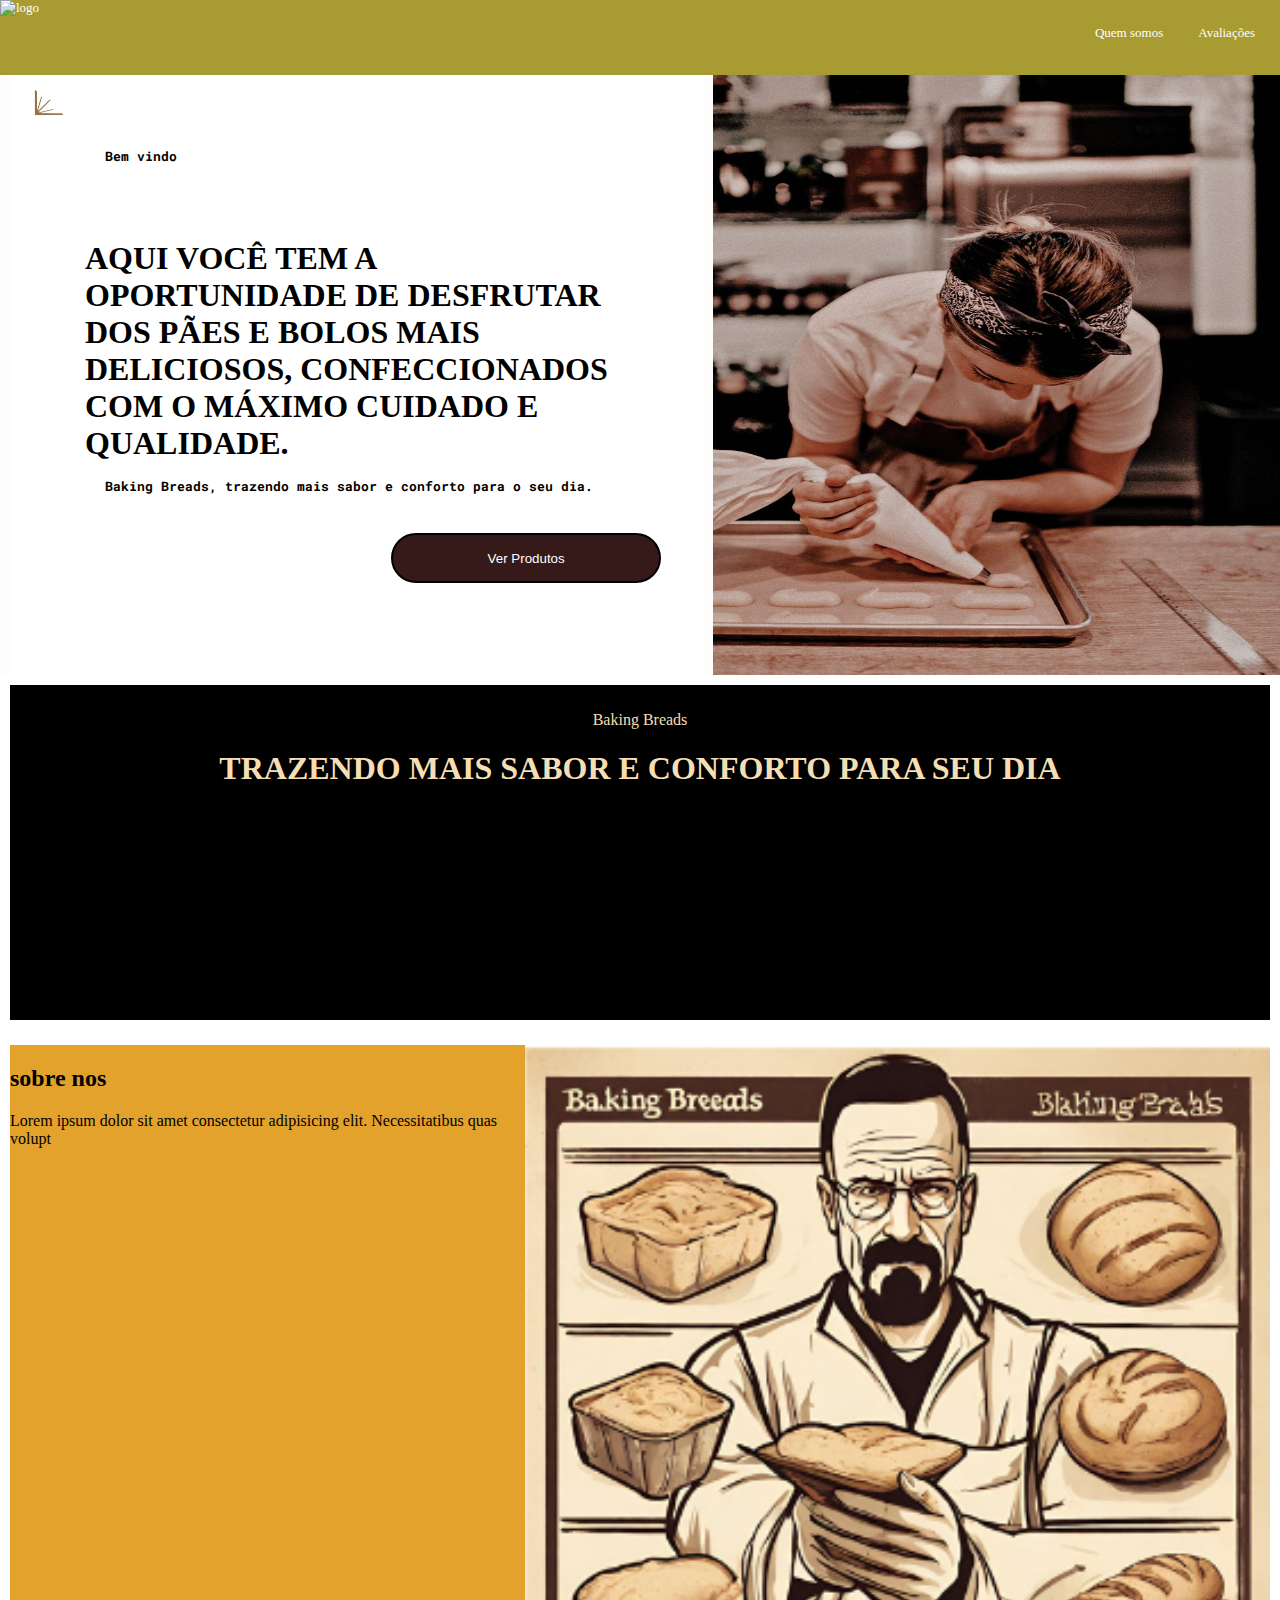
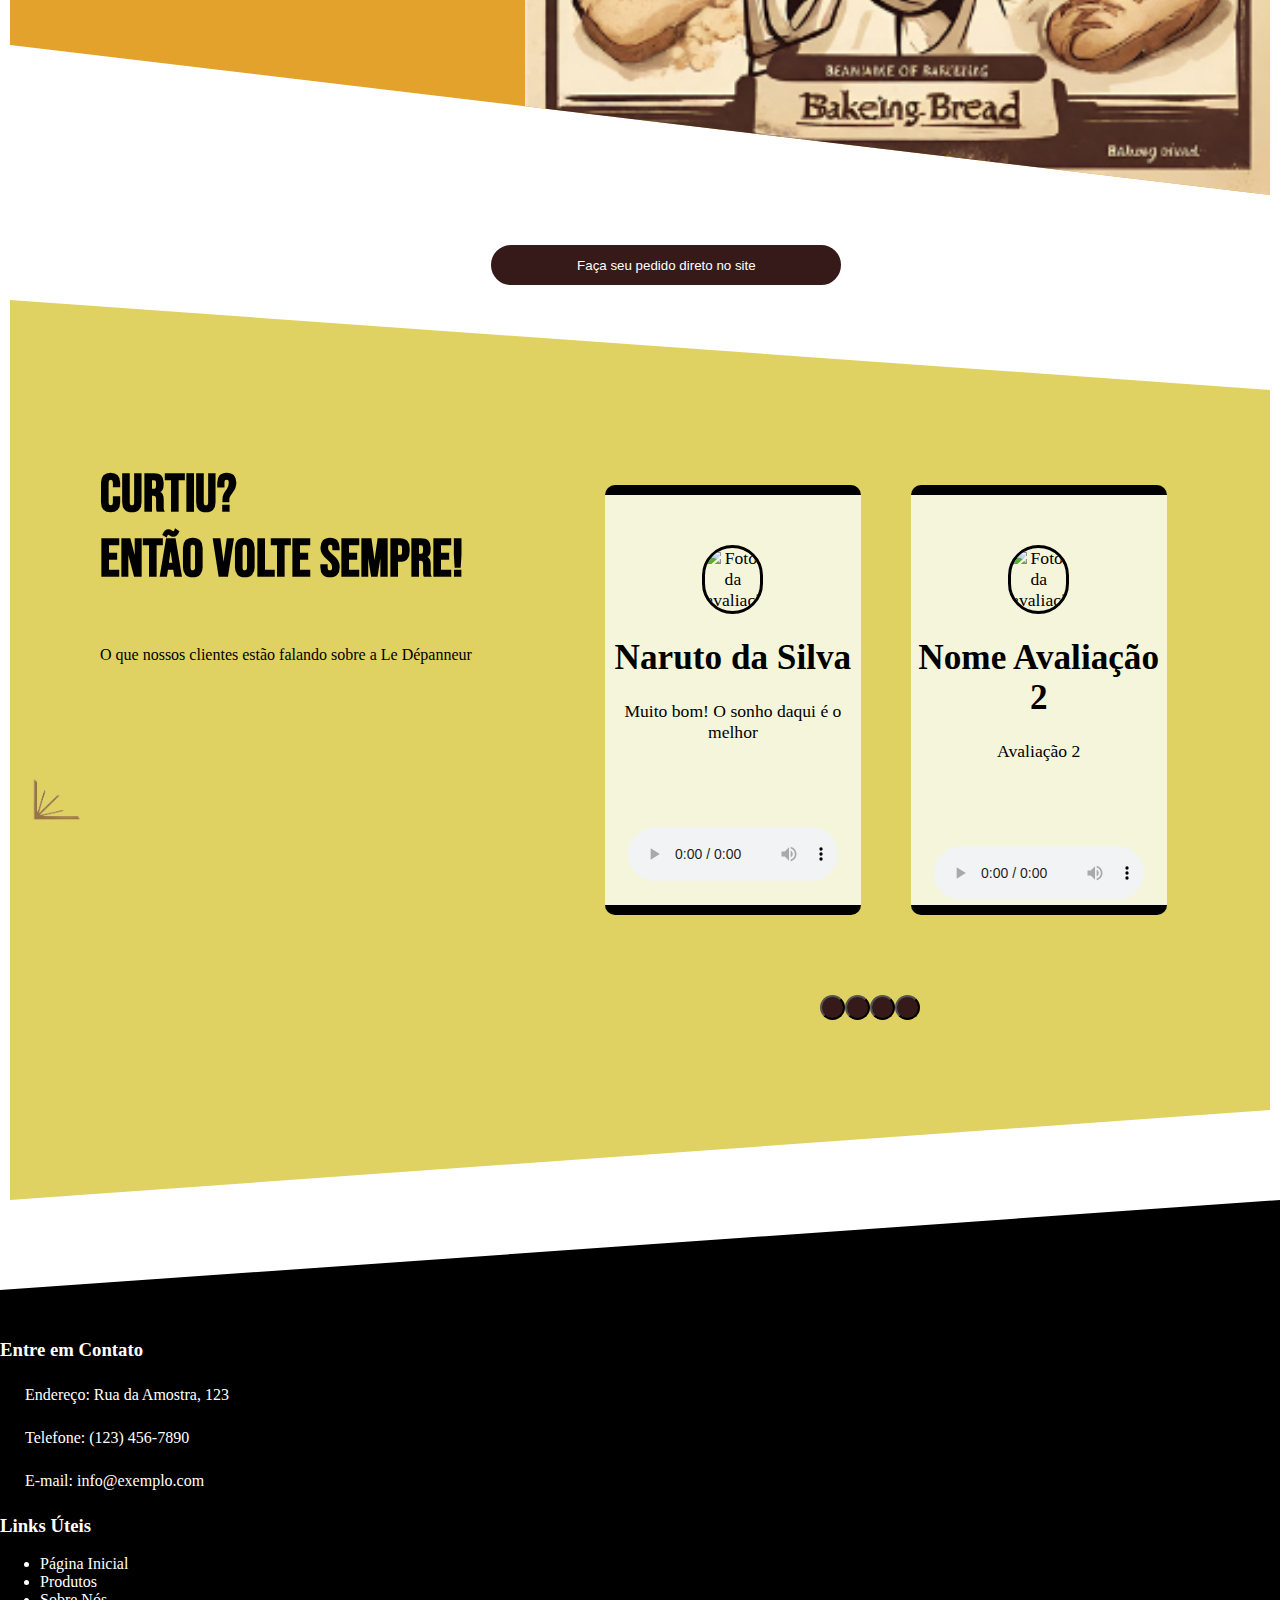
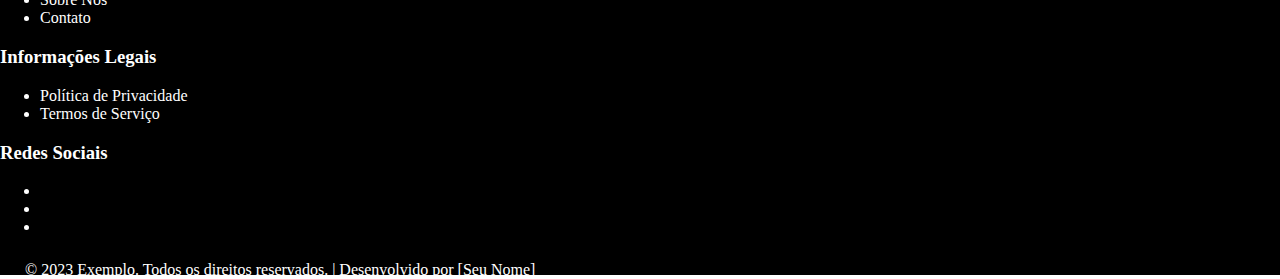
==== index.html @ c9e882cc "initial commit" ====
<!DOCTYPE html>
<html lang="pt-br">
<head>
    <meta charset="UTF-8">
    <meta name="viewport" content="width=device-width, initial-scale=1.0">
    <title>Baking Breads</title>
    <link rel="preconnect" href="https://fonts.googleapis.com">
    <link rel="preconnect" href="https://fonts.gstatic.com" crossorigin>
    <link href="https://fonts.googleapis.com/css2?family=Bebas+Neue&family=Rajdhani&family=Roboto+Mono:wght@100&display=swap" rel="stylesheet">
    <link rel="stylesheet" href="style.css">
    <script src="script.js"></script>
</head>
<body class="index">
    <header>
        <nav>
            <img src="caminho-para-sua-logo.jpg" alt="logo">
            <ul>
                <li><a href="#quem-somos">Quem somos</a></li>
                <li><a href="#section-avalia">Avaliações</a></li>
            </ul>
        </nav>
    </header>
    <section id="topo">
        <article class="top_article" id="lado-esq">
            <img src="./img/Captura_de_tela_2023-11-14_101545-removebg-preview.png" alt="icone-divisoria">
            <p>Bem vindo</p>
            <h1> AQUI VOCÊ TEM A OPORTUNIDADE DE DESFRUTAR DOS PÃES E BOLOS MAIS DELICIOSOS, CONFECCIONADOS COM O MÁXIMO CUIDADO E QUALIDADE.</h1>
            <p>Baking Breads, trazendo mais sabor e conforto para o seu dia.</p>
            <button>Ver Produtos</button>
        </article>
        <article class="top_article">
            <img src="./img/download.jpg" alt="pao">
        </article>
    </section>

    <section class="slogan">
            <p>Baking Breads</p>
            <h1>TRAZENDO MAIS SABOR E CONFORTO PARA SEU DIA</h1>
    </section>
    <section class="sobre" id="quem-somos">
       <article>
        <h2>sobre nos</h2>
        <p>Lorem ipsum dolor sit amet consectetur adipisicing elit. Necessitatibus quas volupt</p>
       </article>
       <img src="./img/Captura de tela 2023-11-01 083546.png" alt="">
    </section>
    <section>
        <button id="but">Faça seu pedido direto no site</button>
    </section>
    <div class="avalia" id="section-avalia">
        <section id="lado">
        <h3>
            Curtiu?<br>Então volte sempre! <br>
        </h3>
        <p>O que nossos clientes estão falando sobre a Le Dépanneur </p>
        <img src="./img/Captura_de_tela_2023-11-14_101545-removebg-preview.png" alt="divisoria" id="divi">
        </section>
        <section id="review">
            <section class="avaliacoes" id="avaliacoes">
                <section class="avaliacao">
                    <img src="https://conteudo.imguol.com.br/c/entretenimento/16/2017/06/27/naruto-1498593686428_v2_1x1.png" alt="Avaliação 1">
                    <h1>Naruto da Silva</h1>
                    <p>Muito bom! O sonho daqui é o melhor</p>
                    <audio controls>
                        <source src="./audio/audio1.mp3" type="audio/mp3">
                        Seu navegador não suporta o elemento de áudio.
                    </audio>
                </section>
    
                <!-- Avaliação 2 -->
                <section class="avaliacao">
                    <img src="./img/foto2.jpg" alt="Avaliação 2">
                    <p>Avaliação 2</p>
                    <audio controls>
                        <source src="./audio/audio2.mp3" type="audio/mp3">
                        Seu navegador não suporta o elemento de áudio.
                    </audio>
                </section>
    
                <section class="avaliacao">
                    <img src="./img/foto2.jpg" alt="Avaliação 2">
                    <p>Avaliação 2</p>
                    <audio controls>
                        <source src="./audio/audio2.mp3" type="audio/mp3">
                        Seu navegador não suporta o elemento de áudio.
                    </audio>
                </section>
    
                <section class="avaliacao">
                    <img src="./img/foto2.jpg" alt="Avaliação 2">
                    <p>Avaliação 2</p>
                    <audio controls>
                        <source src="./audio/audio2.mp3" type="audio/mp3">
                        Seu navegador não suporta o elemento de áudio.
                    </audio>
                </section>
    
                <section class="avaliacao">
                    <img src="./img/foto2.jpg" alt="Avaliação 2">
                    <p>Avaliação 2</p>
                    <audio controls>
                        <source src="./audio/audio2.mp3" type="audio/mp3">
                        Seu navegador não suporta o elemento de áudio.
                    </audio>
                </section>
    
                <section class="avaliacao">
                    <img src="./img/foto2.jpg" alt="Avaliação 2">
                    <p>Avaliação 2</p>
                    <audio controls>
                        <source src="./audio/audio2.mp3" type="audio/mp3">
                        Seu navegador não suporta o elemento de áudio.
                    </audio>
            </section>
            </section>
            <section id="botoes">
                <button onclick="mostrarPagina(1)"></button>
                <button onclick="mostrarPagina(2)"></button>
                <button onclick="mostrarPagina(3)"></button>
                <button onclick="mostrarPagina(4)"></button>
            </section>
        </div>  
     
        <footer>
            <div class="footer-container">
                <div class="footer-section contact">
                    <h3>Entre em Contato</h3>
                    <p>Endereço: Rua da Amostra, 123</p>
                    <p>Telefone: (123) 456-7890</p>
                    <p>E-mail: info@exemplo.com</p>
                </div>
        
                <div class="footer-section links">
                    <h3>Links Úteis</h3>
                    <ul>
                        <li><a href="#">Página Inicial</a></li>
                        <li><a href="#">Produtos</a></li>
                        <li><a href="#">Sobre Nós</a></li>
                        <li><a href="#">Contato</a></li>
                    </ul>
                </div>
        
                <div class="footer-section legal">
                    <h3>Informações Legais</h3>
                    <ul>
                        <li><a href="#">Política de Privacidade</a></li>
                        <li><a href="#">Termos de Serviço</a></li>
                    </ul>
                </div>
        
                <div class="footer-section social">
                    <h3>Redes Sociais</h3>
                    <ul>
                        <li><a href="#" class="fa fa-facebook"></a></li>
                        <li><a href="#" class="fa fa-twitter"></a></li>
                        <li><a href="#" class="fa fa-instagram"></a></li>
                    </ul>
                </div>
            </div>
        
            <div class="footer-bottom">
                <p>&copy; 2023 Exemplo. Todos os direitos reservados. | Desenvolvido por [Seu Nome]</p>
            </div>
        </footer>
</body>
</html>
---- style.css ----
body.index{
    margin:0;
    padding: 0;
    background-image: url(https://i.pinimg.com/564x/31/c8/d1/31c8d1cabd384769bbb721c36fe19466.jpg);
}
body.produtos{
    margin: 0;
}
a:visited {
    color: inherit; 

}
a:link {
    text-decoration: none; 
    color: white
}

nav {
    display: flex;
    width: 100%;
    height: 75px;
    justify-content: space-between;
    background-color: rgb(167, 155, 49);
    color: white;
    font-size: small;
}

nav ul {
    display: flex;
    float: right;
    margin: 25px;
}


nav li {
    margin-left: 35px;
    list-style-type: none;
    margin-bottom: 15px;
}

#topo {
    display: flex;
    justify-content: space-between;
    background-color: rgb(255, 252, 252);
    height: 600px;

}
#topo #lado-esq{
   background-color: rgb(255, 255, 255);
    width: 55%;
    margin-right: 0;
}

#topo .top_article {
    width: 45%; 
    margin-left: 10px;
    margin-left: 10px;
    
}
#topo #lado-esq h1{
    margin: 75px;
    margin-bottom: 15px;
    

}
#topo #lado-esq p{
    margin-left: 95px;
    font-family: 'Roboto Mono', sans-serif;
    font-weight: bold;
    font-size: 13px;
}

#topo .top_article img {
    height: 600px;
    width: 100%;
    
}
#topo .top_article button{
    margin-top: 25px;
    margin-left: 55%;
    height: 50px;
    width: 270px;
    border: 2px solid black;
    border-radius: 35px;
    background-color: rgb(54, 26, 26);
    color: white;
}
#topo #lado-esq img{
    height: 35px;
    width: 65px;
    margin: 10px;
}
.slogan {
    background-color: black;
    padding: 10px;
    color: wheat;
    text-align: center;
    height: 315px;
    position: relative;
    margin: 10px;
}

#but{
    margin-left: 38%;
    margin-top: 35px;
    height: 50px;
    width: 360px;
    border: 5px solid white;
    border-radius: 35px;
    background-color: rgb(54, 26, 26);
    color: white;
}
.avalia {
    display: flex;
    margin: 10px;
    height: 900px;
    margin-bottom: 0;
    justify-content: space-between;
    background-color: rgb(223, 210, 98);
    clip-path: polygon(0 0, 100% 10%, 100% 90%, 0 100%);
    
}
.sobre{
    display: flex;
    margin: 10px;
    margin-top: 25px;
    height: 750px;
    justify-content: space-between;
    background-color: rgb(226, 162, 43);
    clip-path: polygon(0 0, 100% 0, 100% 100%, 0 80%);
}
.avalia h3{
    margin-left:90px;
    font-size: medium;
    margin-top: 35%;
    font-family: 'Bebas Neue', sans-serif;
    font-size: 3.4em;
}

.avalia #lado p{
    margin-left: 90px;
}
#divi{
    margin-top: 20%;
    height: 55px;

}
#avaliacoes {
    display: flex;
    gap: 20px;
    justify-content: space-evenly;
    margin-top: 25%;
    margin-right: 13%;

}
.avaliacao {
    width: 290px;
    text-align: center;
    border-top: 10px solid black;
    border-bottom: 10px solid black;
    border-radius: 10px;
    background-color: beige;
    padding: 5px;
    height: 400px;
    margin:15px;
    font-size: 1.1em;
    
}
.avaliacao img {
    max-width: 55px;
    border: 3px solid black;
    border-radius: 35px;
    margin-top: 45px;
}

.avaliacao audio {
    width: 210px;
    height: 120px;
    
}

.avalia #botoes {
    width: 100%;
    display: flex;
    justify-content: flex-end;
    margin-top: 65px;
    margin-left: -350px;
    margin-bottom: 75px;
}

.avalia #botoes button {
    background-color: rgb(54, 26, 26);
    border-radius: 100%;
    height: 25px;
    width: 25px;
}
footer{
    background-color: black;
    color: white;
    height: 555px;
    width: 100%;
    position: relative;
    clip-path: polygon(0 90px, 100% 0, 100% 100%, 0 100%);
    padding-top: 120px;
    margin: 0;
}
footer p{
    margin: 25px;
}
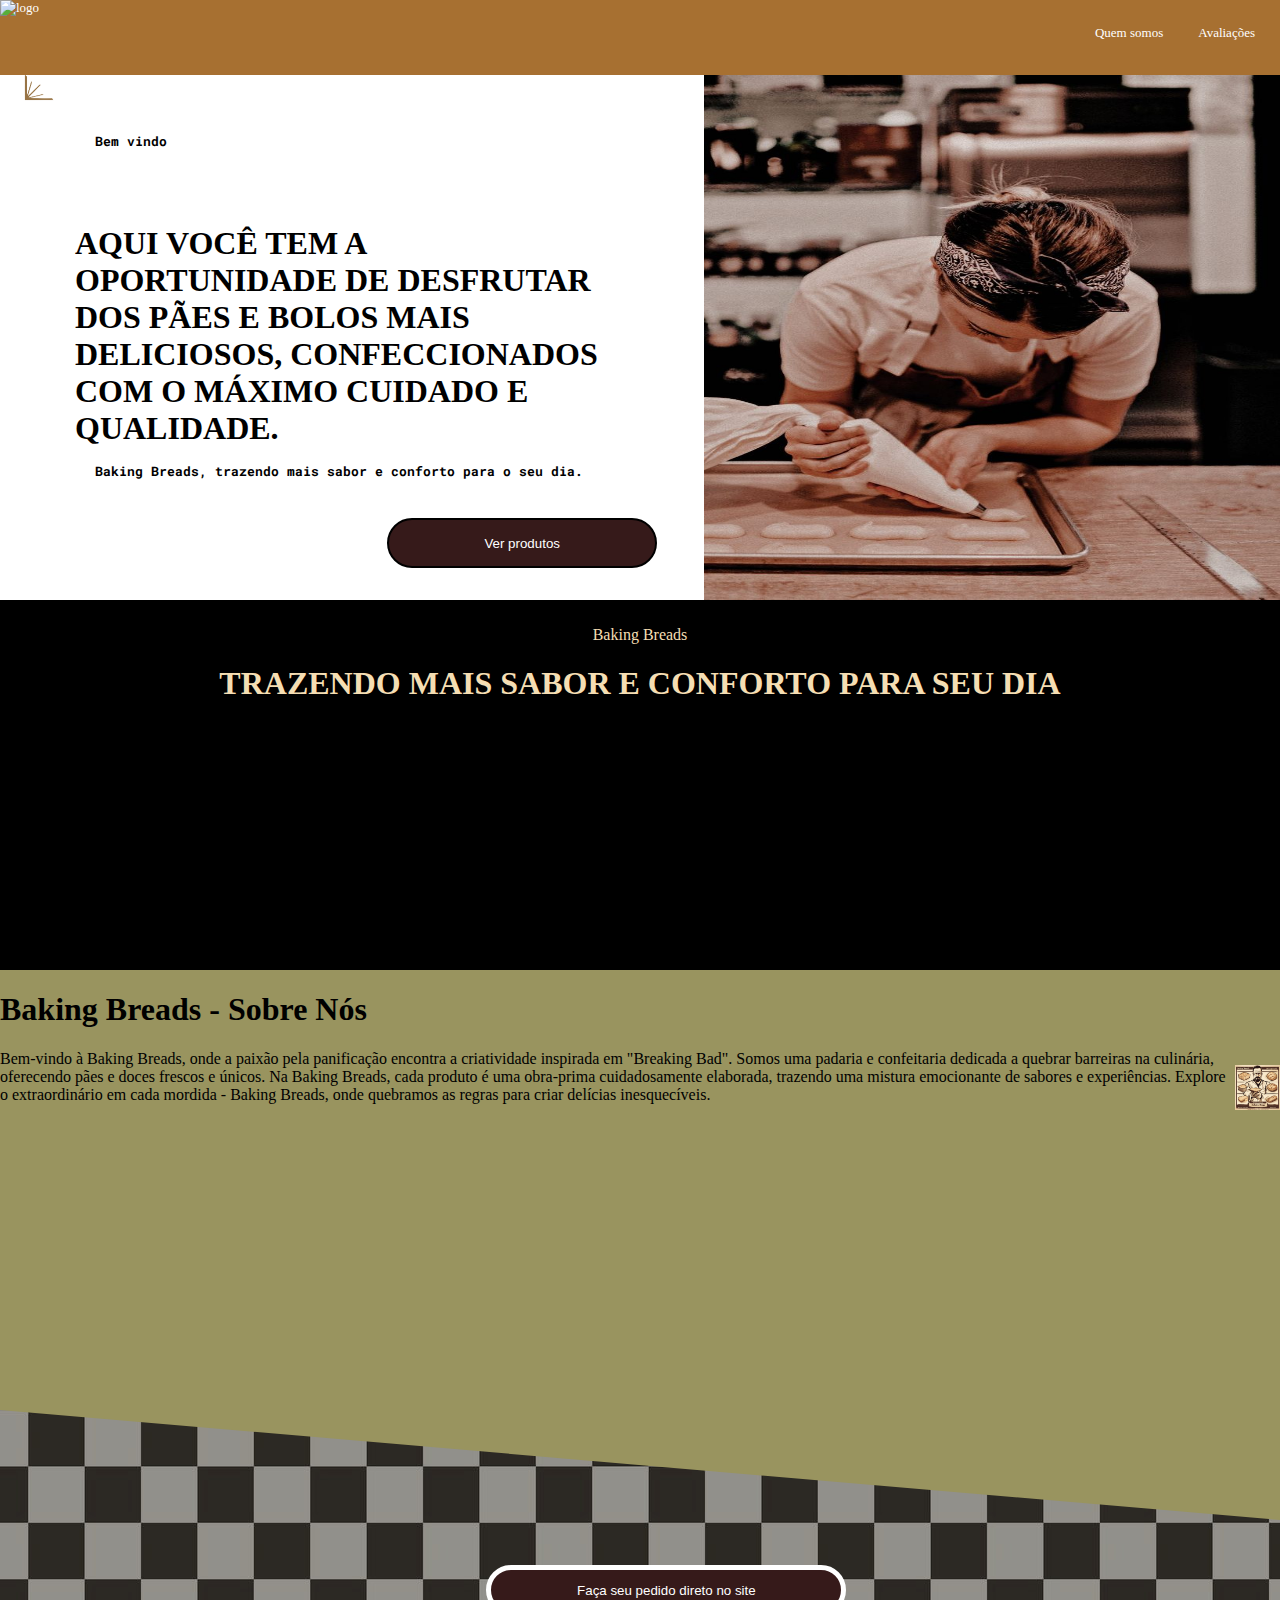
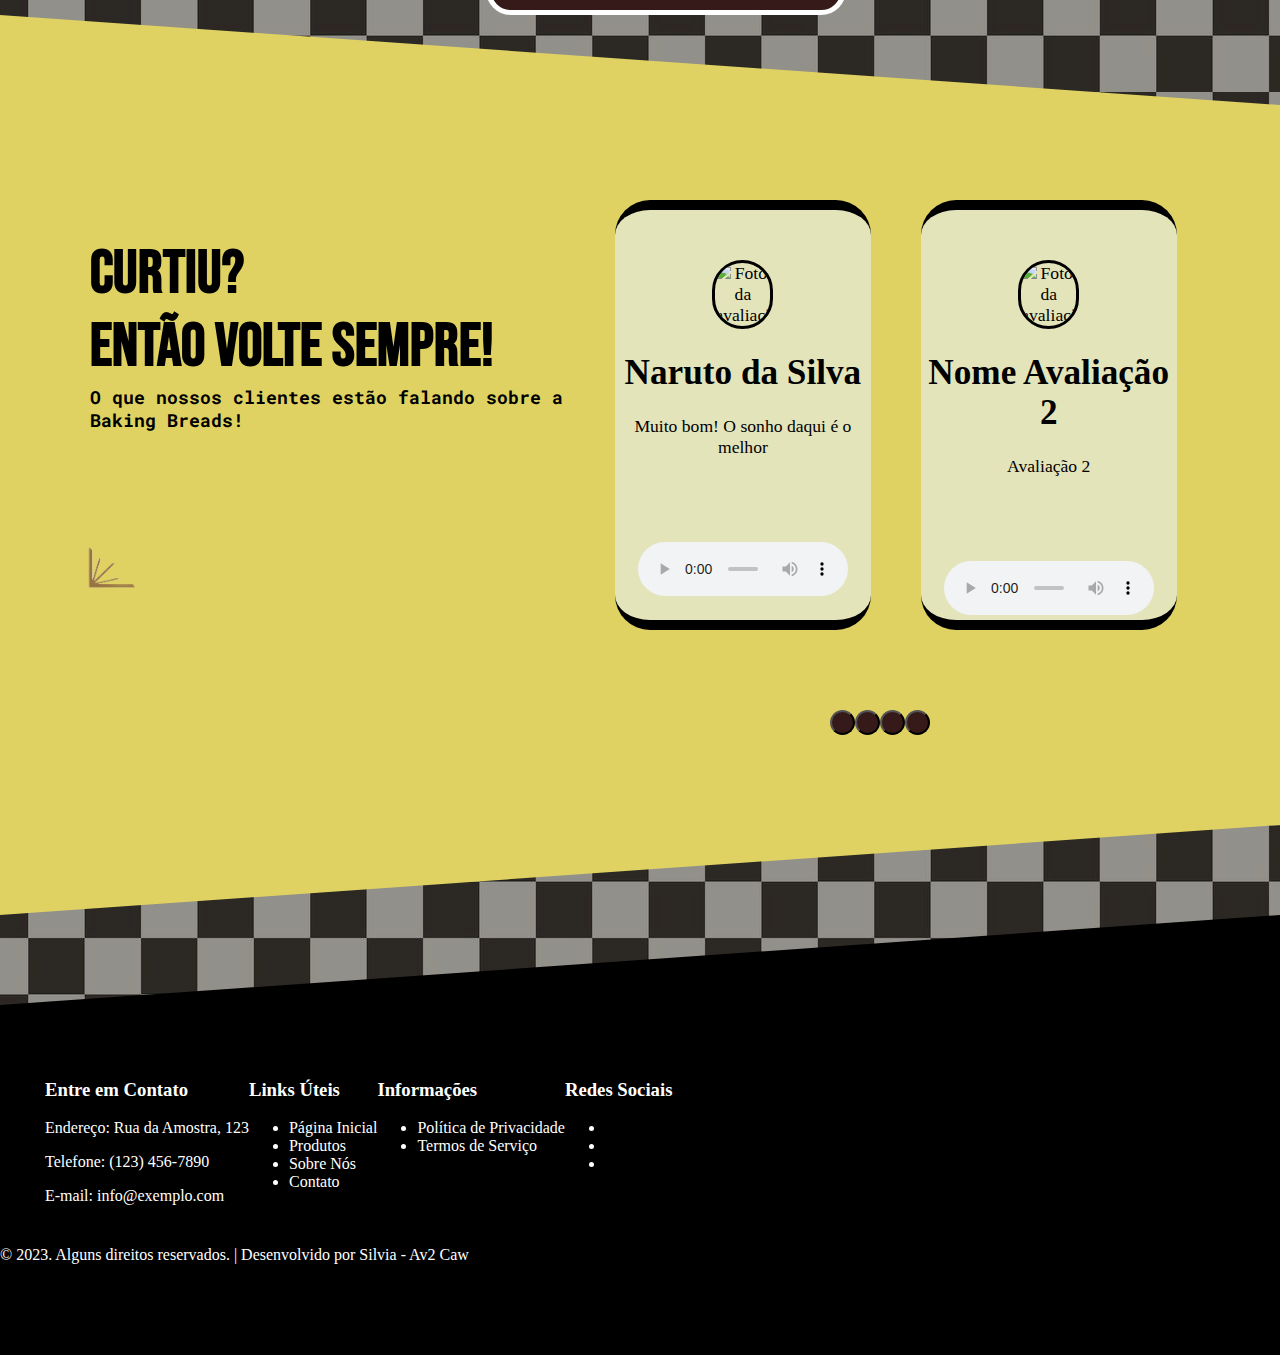
==== commit ed2312e4: "att" ====
--- a/index.html
+++ b/index.html
@@ -3,12 +3,12 @@
 <head>
     <meta charset="UTF-8">
     <meta name="viewport" content="width=device-width, initial-scale=1.0">
-    <title>Baking Breads</title>
     <link rel="preconnect" href="https://fonts.googleapis.com">
     <link rel="preconnect" href="https://fonts.gstatic.com" crossorigin>
     <link href="https://fonts.googleapis.com/css2?family=Bebas+Neue&family=Rajdhani&family=Roboto+Mono:wght@100&display=swap" rel="stylesheet">
     <link rel="stylesheet" href="style.css">
     <script src="script.js"></script>
+    <title>Baking Breads</title>
 </head>
 <body class="index">
     <header>
@@ -26,7 +26,7 @@
             <p>Bem vindo</p>
             <h1> AQUI VOCÊ TEM A OPORTUNIDADE DE DESFRUTAR DOS PÃES E BOLOS MAIS DELICIOSOS, CONFECCIONADOS COM O MÁXIMO CUIDADO E QUALIDADE.</h1>
             <p>Baking Breads, trazendo mais sabor e conforto para o seu dia.</p>
-            <button>Ver Produtos</button>
+             <a href="produtos.html"><button>Ver produtos</button></a>
         </article>
         <article class="top_article">
             <img src="./img/download.jpg" alt="pao">
@@ -39,20 +39,20 @@
     </section>
     <section class="sobre" id="quem-somos">
        <article>
-        <h2>sobre nos</h2>
-        <p>Lorem ipsum dolor sit amet consectetur adipisicing elit. Necessitatibus quas volupt</p>
+        <h1>Baking Breads - Sobre Nós</h1>
+        <p> Bem-vindo à Baking Breads, onde a paixão pela panificação encontra a criatividade inspirada em "Breaking Bad". Somos uma padaria e confeitaria dedicada a quebrar barreiras na culinária, oferecendo pães e doces frescos e únicos. Na Baking Breads, cada produto é uma obra-prima cuidadosamente elaborada, trazendo uma mistura emocionante de sabores e experiências. Explore o extraordinário em cada mordida - Baking Breads, onde quebramos as regras para criar delícias inesquecíveis.</p>
        </article>
        <img src="./img/Captura de tela 2023-11-01 083546.png" alt="">
     </section>
     <section>
-        <button id="but">Faça seu pedido direto no site</button>
+        <a href="produtos.html"><button id="but">Faça seu pedido direto no site</button></a>
     </section>
     <div class="avalia" id="section-avalia">
         <section id="lado">
         <h3>
             Curtiu?<br>Então volte sempre! <br>
         </h3>
-        <p>O que nossos clientes estão falando sobre a Le Dépanneur </p>
+        <p>O que nossos clientes estão falando sobre a Baking Breads!</p>
         <img src="./img/Captura_de_tela_2023-11-14_101545-removebg-preview.png" alt="divisoria" id="divi">
         </section>
         <section id="review">
@@ -66,8 +66,6 @@
                         Seu navegador não suporta o elemento de áudio.
                     </audio>
                 </section>
-    
-                <!-- Avaliação 2 -->
                 <section class="avaliacao">
                     <img src="./img/foto2.jpg" alt="Avaliação 2">
                     <p>Avaliação 2</p>
@@ -122,15 +120,15 @@
         </div>  
      
         <footer>
-            <div class="footer-container">
-                <div class="footer-section contact">
+            <section class="footer">
+                <section class="footer-contato">
                     <h3>Entre em Contato</h3>
                     <p>Endereço: Rua da Amostra, 123</p>
                     <p>Telefone: (123) 456-7890</p>
                     <p>E-mail: info@exemplo.com</p>
-                </div>
+                </section>
         
-                <div class="footer-section links">
+                <section class="footer-links">
                     <h3>Links Úteis</h3>
                     <ul>
                         <li><a href="#">Página Inicial</a></li>
@@ -138,17 +136,17 @@
                         <li><a href="#">Sobre Nós</a></li>
                         <li><a href="#">Contato</a></li>
                     </ul>
-                </div>
+                </section>
         
-                <div class="footer-section legal">
-                    <h3>Informações Legais</h3>
+                <section class="footer-info">
+                    <h3>Informações</h3>
                     <ul>
                         <li><a href="#">Política de Privacidade</a></li>
                         <li><a href="#">Termos de Serviço</a></li>
                     </ul>
-                </div>
+                </section>
         
-                <div class="footer-section social">
+                <div class="footer-redessociais">
                     <h3>Redes Sociais</h3>
                     <ul>
                         <li><a href="#" class="fa fa-facebook"></a></li>
@@ -156,11 +154,11 @@
                         <li><a href="#" class="fa fa-instagram"></a></li>
                     </ul>
                 </div>
-            </div>
+            </section>
         
-            <div class="footer-bottom">
-                <p>&copy; 2023 Exemplo. Todos os direitos reservados. | Desenvolvido por [Seu Nome]</p>
-            </div>
+            <section class="footer-direitos">
+                <p>&copy; 2023. Alguns direitos reservados. | Desenvolvido por Silvia - Av2 Caw</p>
+            </section>
         </footer>
 </body>
 </html>
--- a/style.css
+++ b/style.css
@@ -1,7 +1,7 @@
 body.index{
     margin:0;
     padding: 0;
-    background-image: url(https://i.pinimg.com/564x/31/c8/d1/31c8d1cabd384769bbb721c36fe19466.jpg);
+    background-image: url(./img/fundo.jpg)
 }
 body.produtos{
     margin: 0;
@@ -20,9 +20,12 @@
     width: 100%;
     height: 75px;
     justify-content: space-between;
-    background-color: rgb(167, 155, 49);
+    background-color: rgb(167, 112, 49);
     color: white;
     font-size: small;
+    position: fixed;
+    top: 0;
+    z-index: 1;
 }
 
 nav ul {
@@ -43,6 +46,7 @@
     justify-content: space-between;
     background-color: rgb(255, 252, 252);
     height: 600px;
+    width: 100%;
 
 }
 #topo #lado-esq{
@@ -53,8 +57,8 @@
 
 #topo .top_article {
     width: 45%; 
-    margin-left: 10px;
-    margin-left: 10px;
+    margin-top: 60px;
+
     
 }
 #topo #lado-esq h1{
@@ -71,7 +75,7 @@
 }
 
 #topo .top_article img {
-    height: 600px;
+    height: 540px;
     width: 100%;
     
 }
@@ -84,6 +88,10 @@
     border-radius: 35px;
     background-color: rgb(54, 26, 26);
     color: white;
+    cursor: pointer;
+}
+#topo .top_article button:hover{
+    background: blueviolet;
 }
 #topo #lado-esq img{
     height: 35px;
@@ -95,9 +103,7 @@
     padding: 10px;
     color: wheat;
     text-align: center;
-    height: 315px;
-    position: relative;
-    margin: 10px;
+    height: 350px;
 }
 
 #but{
@@ -109,10 +115,14 @@
     border-radius: 35px;
     background-color: rgb(54, 26, 26);
     color: white;
+    cursor: pointer;
+}
+#but:hover{
+    background: blueviolet;
 }
 .avalia {
     display: flex;
-    margin: 10px;
+    margin-bottom: 5px;
     height: 900px;
     margin-bottom: 0;
     justify-content: space-between;
@@ -122,23 +132,35 @@
 }
 .sobre{
     display: flex;
-    margin: 10px;
-    margin-top: 25px;
-    height: 750px;
-    justify-content: space-between;
-    background-color: rgb(226, 162, 43);
-    clip-path: polygon(0 0, 100% 0, 100% 100%, 0 80%);
+    margin-bottom: 10px;
+    height: 550px;
+    justify-content: space-between;
+    background-color: rgb(153, 148, 95);
+    clip-path: polygon(0 0px, 100% 0, 100% 100%, 0 80%);
+}
+.sobre img{
+    height: 45px;
+    margin-top: 95px; 
 }
 .avalia h3{
     margin-left:90px;
-    font-size: medium;
-    margin-top: 35%;
+    font-size:large;
+    margin-top: 37%;
     font-family: 'Bebas Neue', sans-serif;
-    font-size: 3.4em;
+    font-size: 3.8em;
+    margin-bottom: 3px;
 }
 
 .avalia #lado p{
     margin-left: 90px;
+    font-family: 'Roboto Mono', sans-serif;
+    font-size: 1.1em;
+    margin-top: 0;
+    font-weight: bold;
+}
+.avalia #lado img{
+    margin-left: 65px;
+    margin-top: 90px;
 }
 #divi{
     margin-top: 20%;
@@ -158,8 +180,8 @@
     text-align: center;
     border-top: 10px solid black;
     border-bottom: 10px solid black;
-    border-radius: 10px;
-    background-color: beige;
+    border-radius: 35px;
+    background-color: rgb(228, 228, 187);
     padding: 5px;
     height: 400px;
     margin:15px;
@@ -197,14 +219,68 @@
 footer{
     background-color: black;
     color: white;
-    height: 555px;
+    height: 320px;
     width: 100%;
     position: relative;
     clip-path: polygon(0 90px, 100% 0, 100% 100%, 0 100%);
     padding-top: 120px;
     margin: 0;
 }
-footer p{
+.footer{
+    display: flex;
     margin: 25px;
-}
-
+    margin-left: 45px;
+}
+.produto-header{
+    margin-top:60px ;
+    height: 490px;
+    width: 100%;
+    margin-bottom: -60px;
+}
+.paos h1{
+    position: relative;
+    top: -250px;
+    margin-left: 35%;
+    color: white;
+}
+.produto {
+    position: relative;
+    margin-left: 115px;
+    margin-top: 50px;
+}
+
+.corpo {
+    display: flex;
+    justify-content: center;
+}
+
+.barra-lateral {
+    width: 660px;
+    height: 440px;
+    background-color: rgb(226, 141, 43);
+    margin-left: 45px;
+    margin-top: 25px;
+    transition: transform 0.5s ease;
+}
+.gallery {
+    display: flex;
+    flex-wrap: wrap;
+}
+
+.gallery-item {
+    width: 20%;
+    box-sizing: border-box;
+    margin: 10px;
+    text-align: center;
+}
+
+.gallery img {
+    width: 100%; /* Preenche completamente o contêiner pai */
+    height: auto; /* Mantém a proporção da imagem */
+    object-fit: cover;
+    margin-bottom: 10px;
+}
+
+.buy-button {
+    margin-left: -10px; 
+}
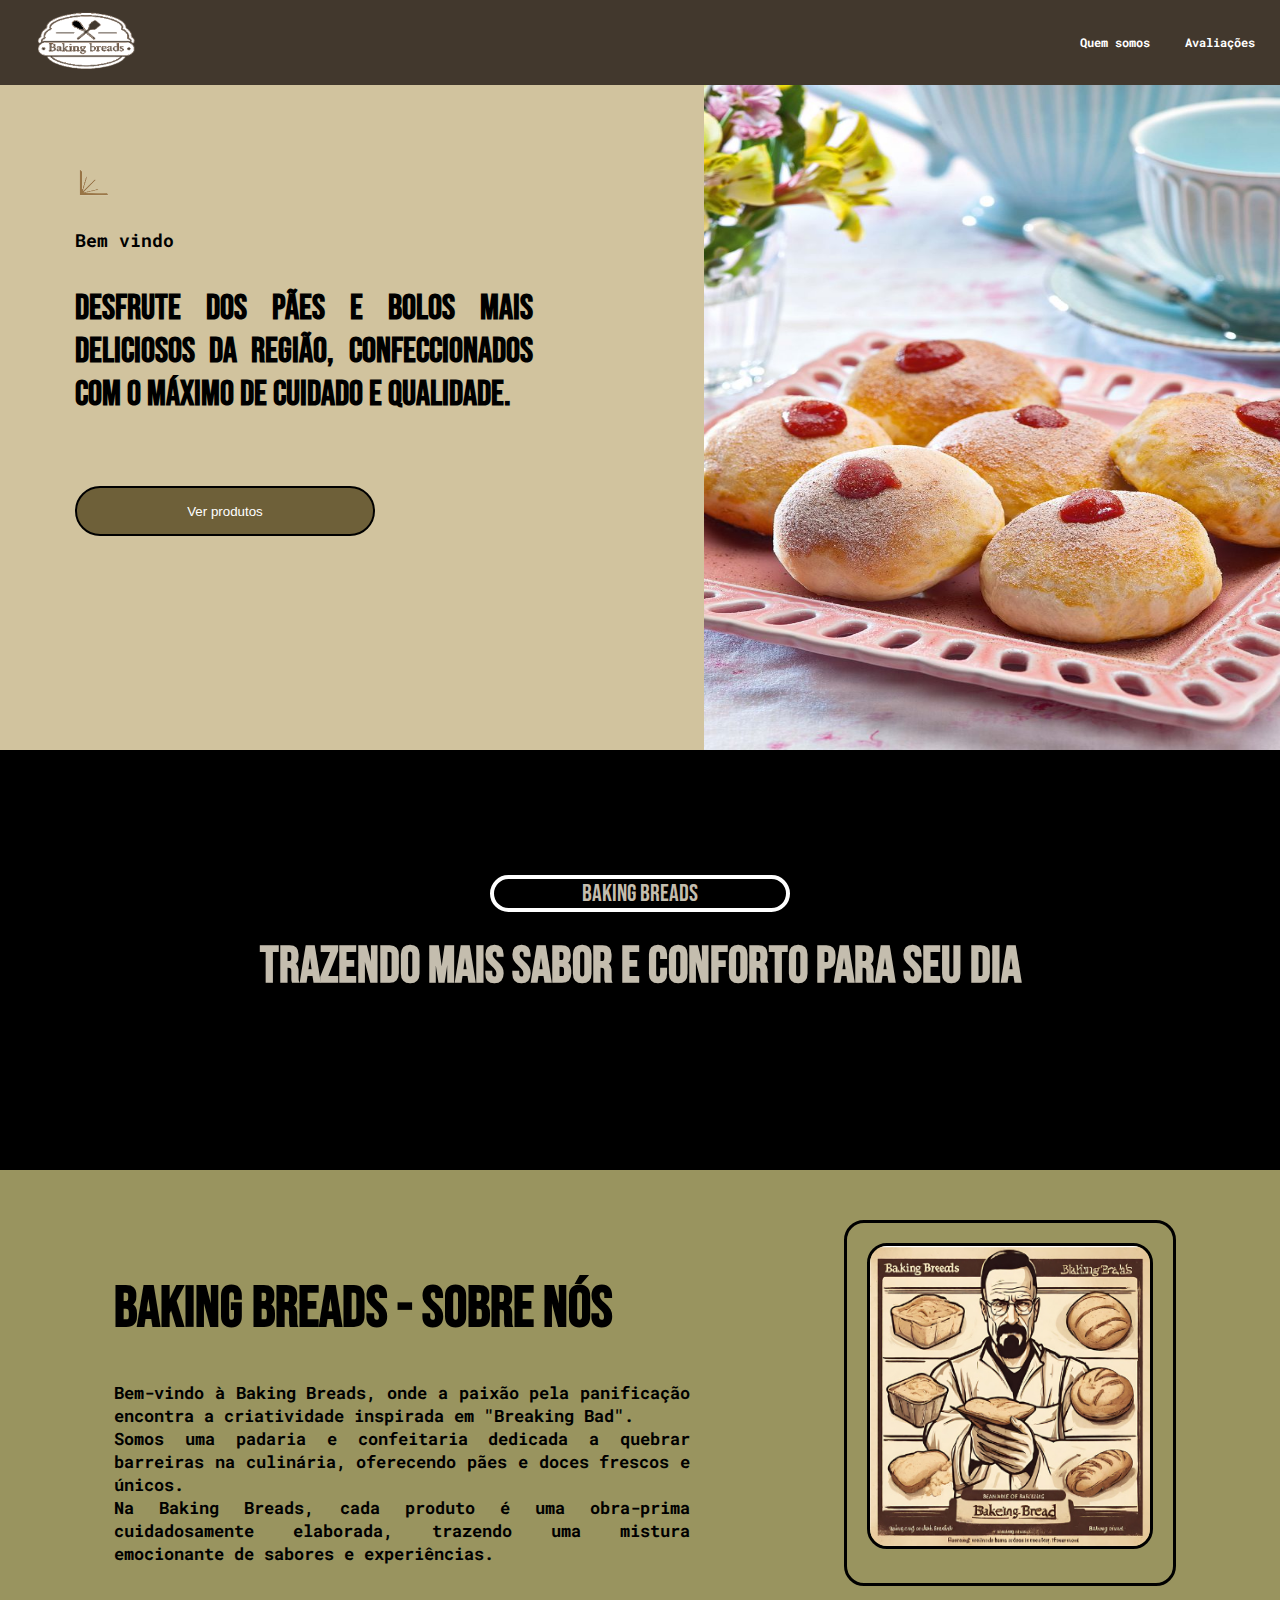
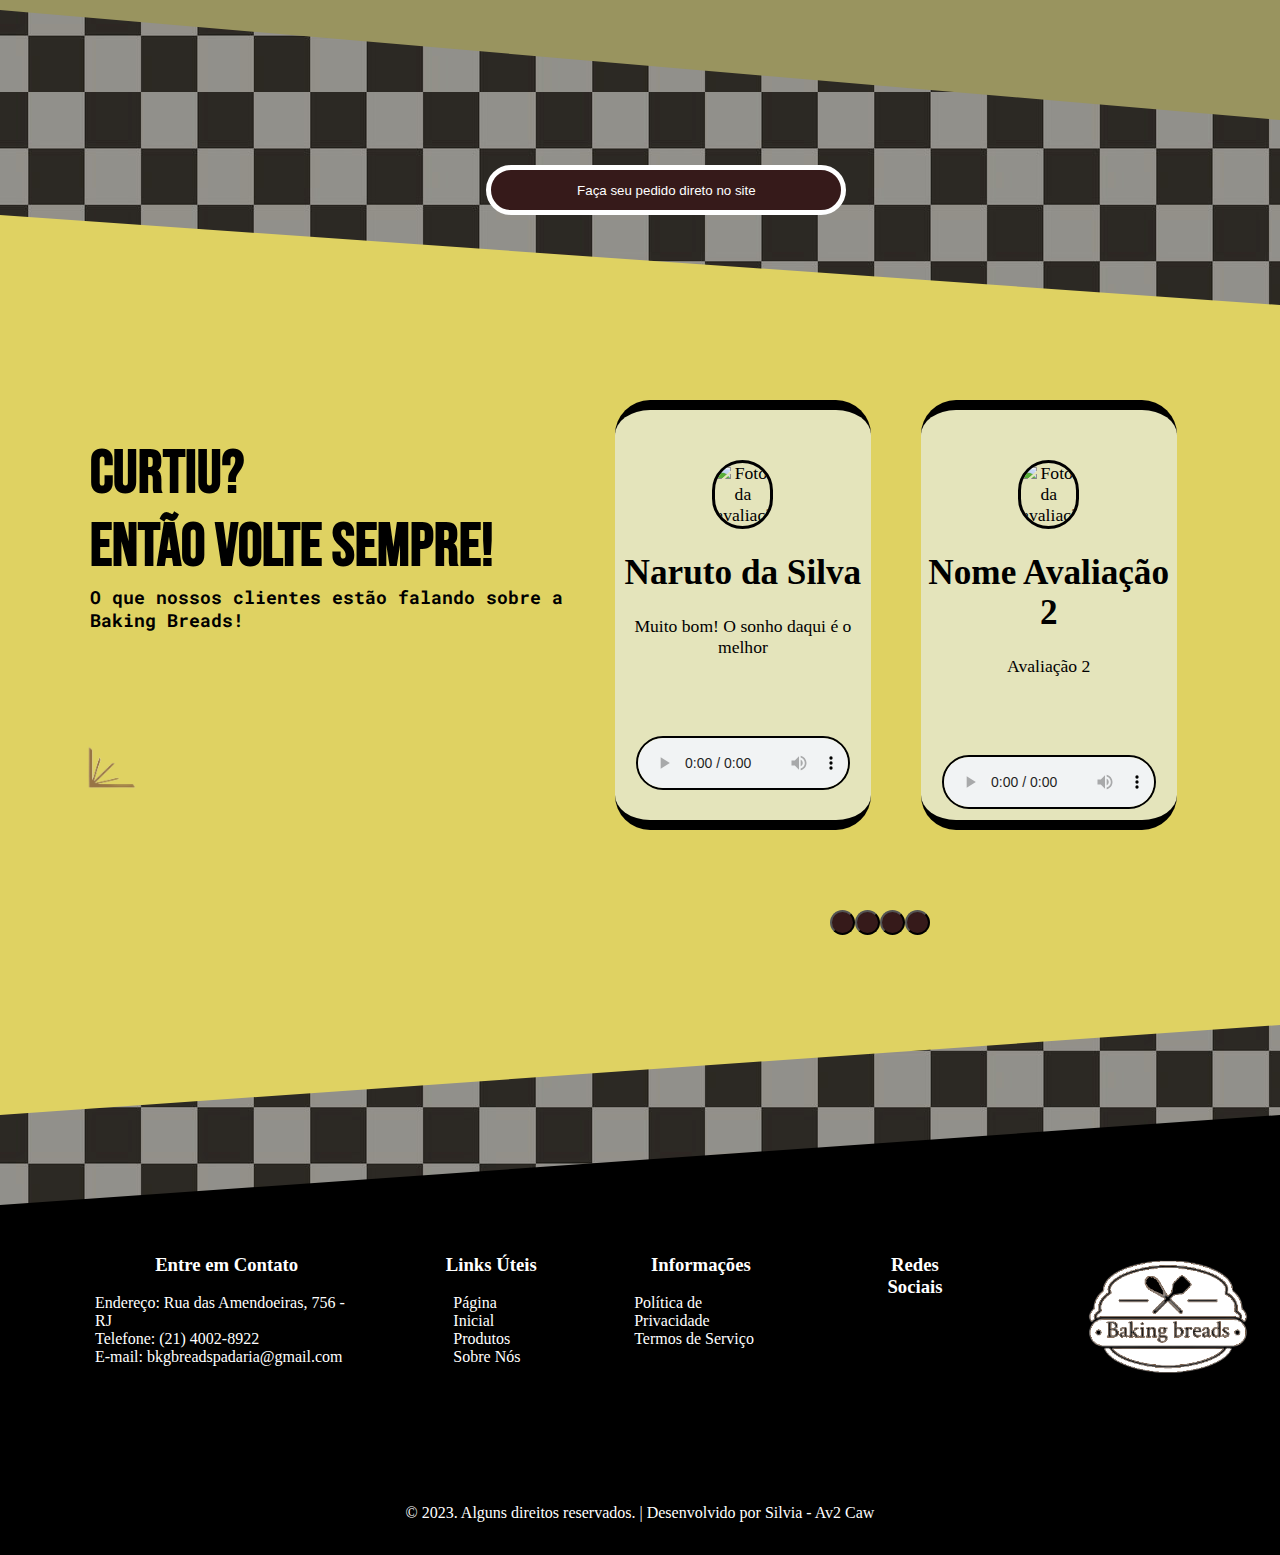
==== commit 86681475: "att" ====
--- a/index.html
+++ b/index.html
@@ -13,7 +13,7 @@
 <body class="index">
     <header>
         <nav>
-            <img src="caminho-para-sua-logo.jpg" alt="logo">
+            <img src="./img/logoo.png" alt="logo">
             <ul>
                 <li><a href="#quem-somos">Quem somos</a></li>
                 <li><a href="#section-avalia">Avaliações</a></li>
@@ -22,27 +22,33 @@
     </header>
     <section id="topo">
         <article class="top_article" id="lado-esq">
-            <img src="./img/Captura_de_tela_2023-11-14_101545-removebg-preview.png" alt="icone-divisoria">
+            <img src="./img/pagina1/Divisoria.png" alt="icone-divisoria">
             <p>Bem vindo</p>
-            <h1> AQUI VOCÊ TEM A OPORTUNIDADE DE DESFRUTAR DOS PÃES E BOLOS MAIS DELICIOSOS, CONFECCIONADOS COM O MÁXIMO CUIDADO E QUALIDADE.</h1>
-            <p>Baking Breads, trazendo mais sabor e conforto para o seu dia.</p>
+            <h1> DESFRUTE DOS PÃES E BOLOS MAIS DELICIOSOS DA REGIÃO, CONFECCIONADOS COM O MÁXIMO DE CUIDADO E QUALIDADE.</h1>
              <a href="produtos.html"><button>Ver produtos</button></a>
         </article>
         <article class="top_article">
-            <img src="./img/download.jpg" alt="pao">
+            <img src="./img/pagina1/Imagem-topo.jpg" alt="pao">
         </article>
     </section>
 
     <section class="slogan">
-            <p>Baking Breads</p>
-            <h1>TRAZENDO MAIS SABOR E CONFORTO PARA SEU DIA</h1>
+            <article>
+                <p>Baking Breads</p>
+                <h1>TRAZENDO MAIS SABOR E CONFORTO PARA SEU DIA</h1>
+            </article>
     </section>
     <section class="sobre" id="quem-somos">
-       <article>
-        <h1>Baking Breads - Sobre Nós</h1>
-        <p> Bem-vindo à Baking Breads, onde a paixão pela panificação encontra a criatividade inspirada em "Breaking Bad". Somos uma padaria e confeitaria dedicada a quebrar barreiras na culinária, oferecendo pães e doces frescos e únicos. Na Baking Breads, cada produto é uma obra-prima cuidadosamente elaborada, trazendo uma mistura emocionante de sabores e experiências. Explore o extraordinário em cada mordida - Baking Breads, onde quebramos as regras para criar delícias inesquecíveis.</p>
-       </article>
-       <img src="./img/Captura de tela 2023-11-01 083546.png" alt="">
+        <article class="centralizar">
+            <h1>Baking Breads - Sobre Nós</h1>
+            <p> Bem-vindo à Baking Breads, onde a paixão pela panificação encontra a criatividade inspirada em "Breaking Bad". <br>
+             Somos uma padaria e confeitaria dedicada a quebrar barreiras na culinária, oferecendo pães e doces frescos e únicos. <br>
+              Na Baking Breads, cada produto é uma obra-prima cuidadosamente elaborada, trazendo uma mistura emocionante de sabores e experiências. </p>
+        </article>
+        <article class="imagem">
+            <img src="./img/pagina1/Baking-breads.png" alt="">
+        </article>
+       
     </section>
     <section>
         <a href="produtos.html"><button id="but">Faça seu pedido direto no site</button></a>
@@ -53,7 +59,7 @@
             Curtiu?<br>Então volte sempre! <br>
         </h3>
         <p>O que nossos clientes estão falando sobre a Baking Breads!</p>
-        <img src="./img/Captura_de_tela_2023-11-14_101545-removebg-preview.png" alt="divisoria" id="divi">
+        <img src="./img/pagina1/Divisoria.png" alt="divisoria" id="divi">
         </section>
         <section id="review">
             <section class="avaliacoes" id="avaliacoes">
@@ -121,24 +127,25 @@
      
         <footer>
             <section class="footer">
-                <section class="footer-contato">
-                    <h3>Entre em Contato</h3>
-                    <p>Endereço: Rua da Amostra, 123</p>
-                    <p>Telefone: (123) 456-7890</p>
-                    <p>E-mail: info@exemplo.com</p>
+                <section class="footer-contato espacamento">
+                    <ul>
+                        <h3>Entre em Contato</h3>
+                        <li>Endereço: Rua das Amendoeiras, 756 - RJ</li>
+                        <li>Telefone: (21) 4002-8922</li>
+                        <li>E-mail: bkgbreadspadaria@gmail.com</li>
+                    </ul>
                 </section>
         
-                <section class="footer-links">
+                <section class="footer-links espacamento">
                     <h3>Links Úteis</h3>
                     <ul>
                         <li><a href="#">Página Inicial</a></li>
                         <li><a href="#">Produtos</a></li>
                         <li><a href="#">Sobre Nós</a></li>
-                        <li><a href="#">Contato</a></li>
                     </ul>
                 </section>
         
-                <section class="footer-info">
+                <section class="footer-info espacamento">
                     <h3>Informações</h3>
                     <ul>
                         <li><a href="#">Política de Privacidade</a></li>
@@ -146,17 +153,20 @@
                     </ul>
                 </section>
         
-                <div class="footer-redessociais">
+                <section class="footer-redessociais espacamento">
                     <h3>Redes Sociais</h3>
                     <ul>
-                        <li><a href="#" class="fa fa-facebook"></a></li>
-                        <li><a href="#" class="fa fa-twitter"></a></li>
-                        <li><a href="#" class="fa fa-instagram"></a></li>
+                        <li><a href="#" class="facebook"></a></li>
+                        <li><a href="#" class="instagram"></a></li>
                     </ul>
-                </div>
+                </section>
+                <section class="espacamento">
+                    <img src="./img/logoo.png" alt="logo-rodape">
+                </section>
             </section>
+
         
-            <section class="footer-direitos">
+            <section class="copyright">
                 <p>&copy; 2023. Alguns direitos reservados. | Desenvolvido por Silvia - Av2 Caw</p>
             </section>
         </footer>
--- a/style.css
+++ b/style.css
@@ -1,7 +1,7 @@
 body.index{
     margin:0;
     padding: 0;
-    background-image: url(./img/fundo.jpg)
+    background-image: url(./img/pagina1/Fundo.jpg)
 }
 body.produtos{
     margin: 0;
@@ -18,9 +18,9 @@
 nav {
     display: flex;
     width: 100%;
-    height: 75px;
+    height: 85px;
     justify-content: space-between;
-    background-color: rgb(167, 112, 49);
+    background-color: rgb(66, 56, 45);
     color: white;
     font-size: small;
     position: fixed;
@@ -32,61 +32,78 @@
     display: flex;
     float: right;
     margin: 25px;
-}
-
+    margin-top: 35px;
+}
 
 nav li {
     margin-left: 35px;
     list-style-type: none;
     margin-bottom: 15px;
+    font-size: 0.9em;
+    font-family: 'Roboto Mono', sans-serif;
+    font-weight: bold;
+}
+nav li:hover{
+    border: 3px dotted rgb(180, 167, 180);;
+    padding: 5px;
+    padding-bottom: 20px;
+    margin-top: -10px;
+}
+nav img{
+    margin-top: 0;
+    margin-left: 15px;
+    height: 85px;
+    width: 140px;
 }
 
 #topo {
     display: flex;
     justify-content: space-between;
-    background-color: rgb(255, 252, 252);
-    height: 600px;
+    height: 750px;
     width: 100%;
 
 }
 #topo #lado-esq{
-   background-color: rgb(255, 255, 255);
+   background-color: rgb(209, 195, 158);
     width: 55%;
     margin-right: 0;
 }
 
 #topo .top_article {
     width: 45%; 
-    margin-top: 60px;
-
-    
+    margin-top: 85px;
 }
 #topo #lado-esq h1{
     margin: 75px;
     margin-bottom: 15px;
-    
+    margin-top: 35px;
+    width: 13em;
+    text-align: justify;
+    font-family: 'Bebas Neue', sans-serif;
+    font-size: 2.2em;
 
 }
 #topo #lado-esq p{
-    margin-left: 95px;
+    margin-left: 75px;
+    margin-top: 25px;
     font-family: 'Roboto Mono', sans-serif;
-    font-weight: bold;
-    font-size: 13px;
+    font-weight: bolder;
+    font-size: 1.1em;
 }
 
 #topo .top_article img {
-    height: 540px;
+    height: 100%;
     width: 100%;
     
 }
 #topo .top_article button{
-    margin-top: 25px;
-    margin-left: 55%;
+    margin-top: 55px;
+    margin-left: 75px;
     height: 50px;
-    width: 270px;
+    width: 300px;
     border: 2px solid black;
     border-radius: 35px;
-    background-color: rgb(54, 26, 26);
+    background-color: rgb(110, 96, 57);
     color: white;
     cursor: pointer;
 }
@@ -96,14 +113,34 @@
 #topo #lado-esq img{
     height: 35px;
     width: 65px;
-    margin: 10px;
+    margin-top: 80px;
+    margin-left: 65px;
 }
 .slogan {
     background-color: black;
     padding: 10px;
-    color: wheat;
-    text-align: center;
+    color: rgb(196, 189, 174);
     height: 350px;
+    padding-top: 60px;
+}
+.slogan article{
+    text-align: center;
+}
+.slogan p{
+    font-family: 'Bebas Neue', sans-serif;
+    font-size: 1.5em;
+    margin-top: 65px;
+    margin-left: 20em;
+    margin-right: 20em;
+    text-align: center;
+    width: auto;
+    border: 4px solid white;
+    border-radius: 25px;
+}
+.slogan h1{
+    font-family: 'Bebas Neue', sans-serif;
+    font-size: 3.2em;
+    margin-top: 5px;
 }
 
 #but{
@@ -134,13 +171,37 @@
     display: flex;
     margin-bottom: 10px;
     height: 550px;
-    justify-content: space-between;
+    justify-content: center;
     background-color: rgb(153, 148, 95);
     clip-path: polygon(0 0px, 100% 0, 100% 100%, 0 80%);
+    
+}
+.sobre .centralizar{
+    margin-left:10px;
+    margin-top: 65px;
+    font-family: 'Bebas Neue', sans-serif;
+    font-size: 1.8em;
+    width: 45%;
+    text-align: justify;
+}
+.centralizar p{
+    font-family: 'Roboto Mono', sans-serif;
+    font-size: 0.6em;
+    font-weight: bold;
+}
+.imagem{
+    margin-top: 50px;
+    margin-left: 12%; 
+    border: 3px solid black;
+    border-radius: 20px;
+    height: 320px;
+    padding: 20px;
 }
 .sobre img{
-    height: 45px;
-    margin-top: 95px; 
+    height: 300px;
+    width: 280px;
+    border: 3px solid black;
+    border-radius: 20px;
 }
 .avalia h3{
     margin-left:90px;
@@ -197,7 +258,10 @@
 
 .avaliacao audio {
     width: 210px;
-    height: 120px;
+    height: 50px;
+    margin-top: 60px;
+    border: 2px solid rgb(0, 0, 0);
+    border-radius: 30px;
     
 }
 
@@ -228,8 +292,25 @@
 }
 .footer{
     display: flex;
-    margin: 25px;
-    margin-left: 45px;
+    justify-content: center;
+}
+footer h3{
+    text-align: center;
+}
+footer img{
+    height: 170px;
+
+}
+footer ul{
+    list-style-type: none;
+    margin-left: -30px;
+}
+.espacamento{
+    margin-left: 85px;
+}
+.copyright{
+    text-align: center;
+    margin-top: 95px;
 }
 .produto-header{
     margin-top:60px ;
@@ -259,7 +340,7 @@
     height: 440px;
     background-color: rgb(226, 141, 43);
     margin-left: 45px;
-    margin-top: 25px;
+    margin-top: 35px;
     transition: transform 0.5s ease;
 }
 .gallery {
@@ -275,8 +356,8 @@
 }
 
 .gallery img {
-    width: 100%; /* Preenche completamente o contêiner pai */
-    height: auto; /* Mantém a proporção da imagem */
+    width: 100%;
+    height: auto;
     object-fit: cover;
     margin-bottom: 10px;
 }
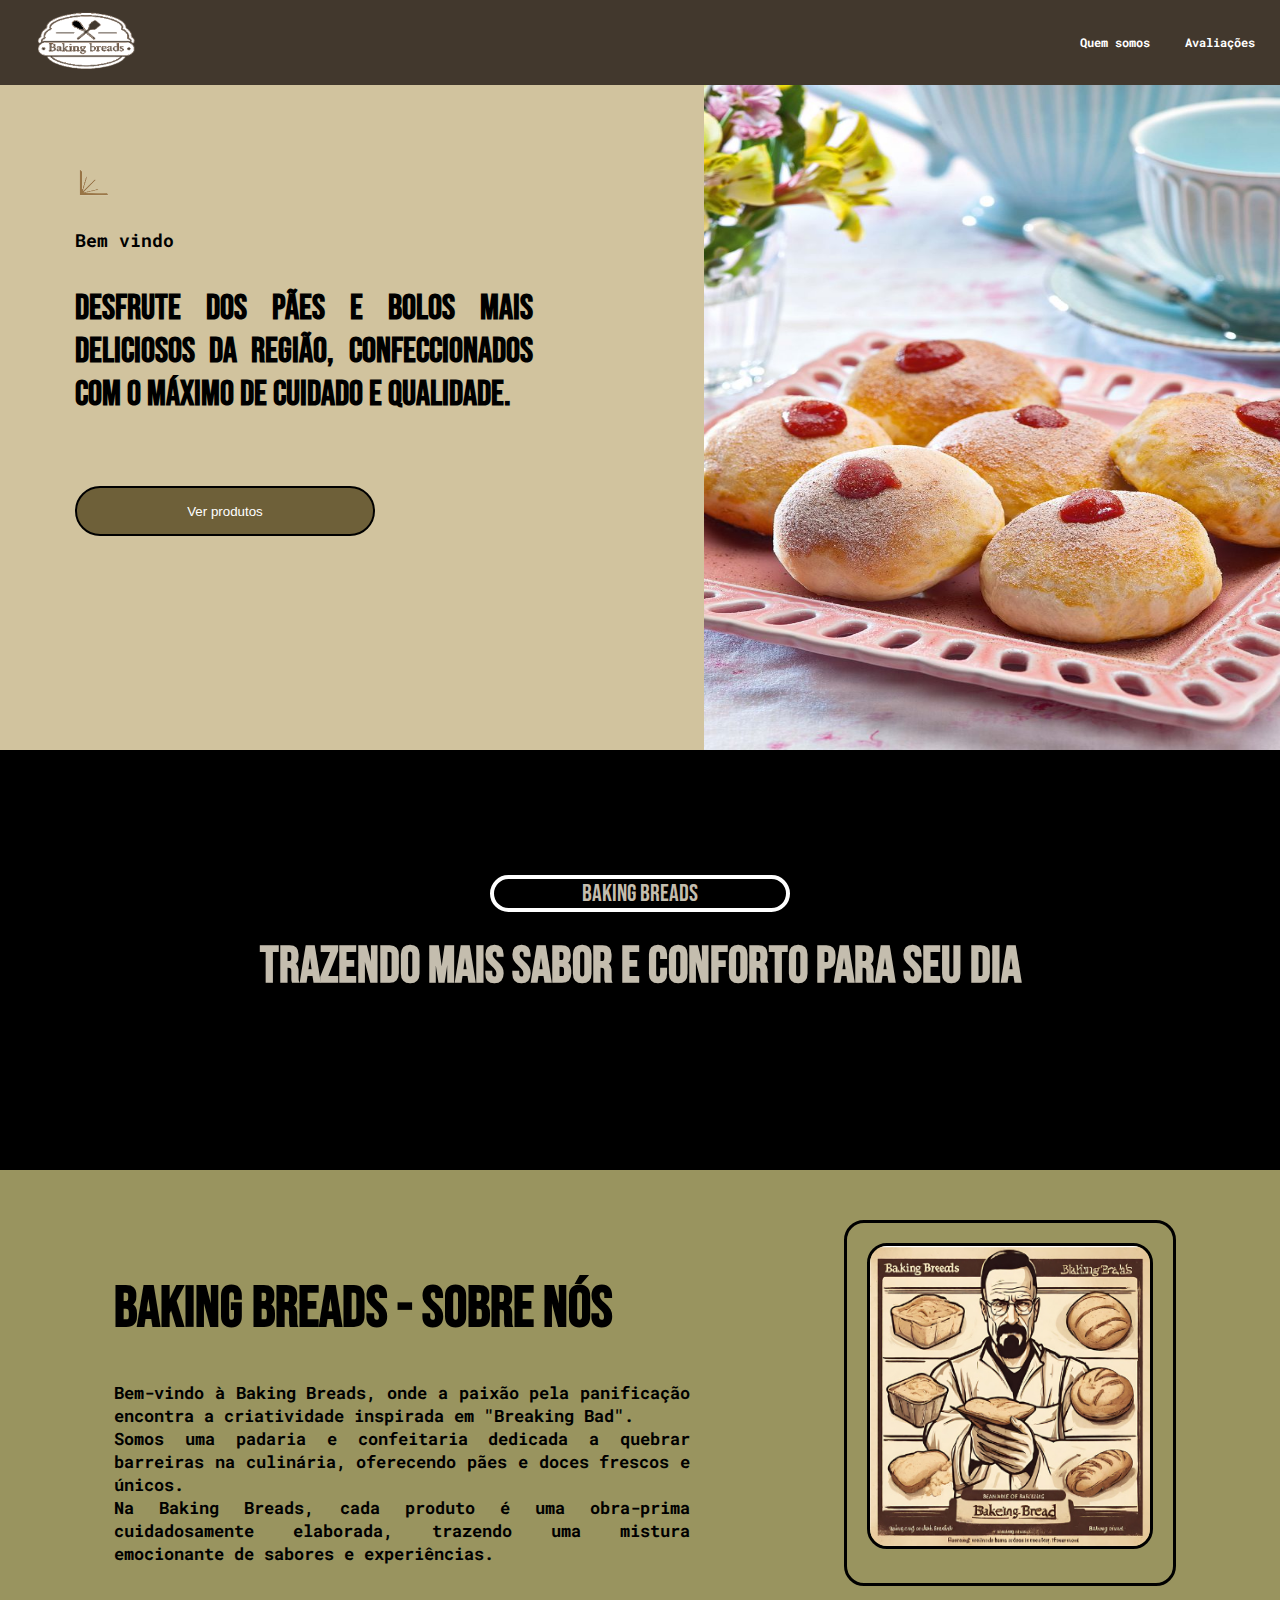
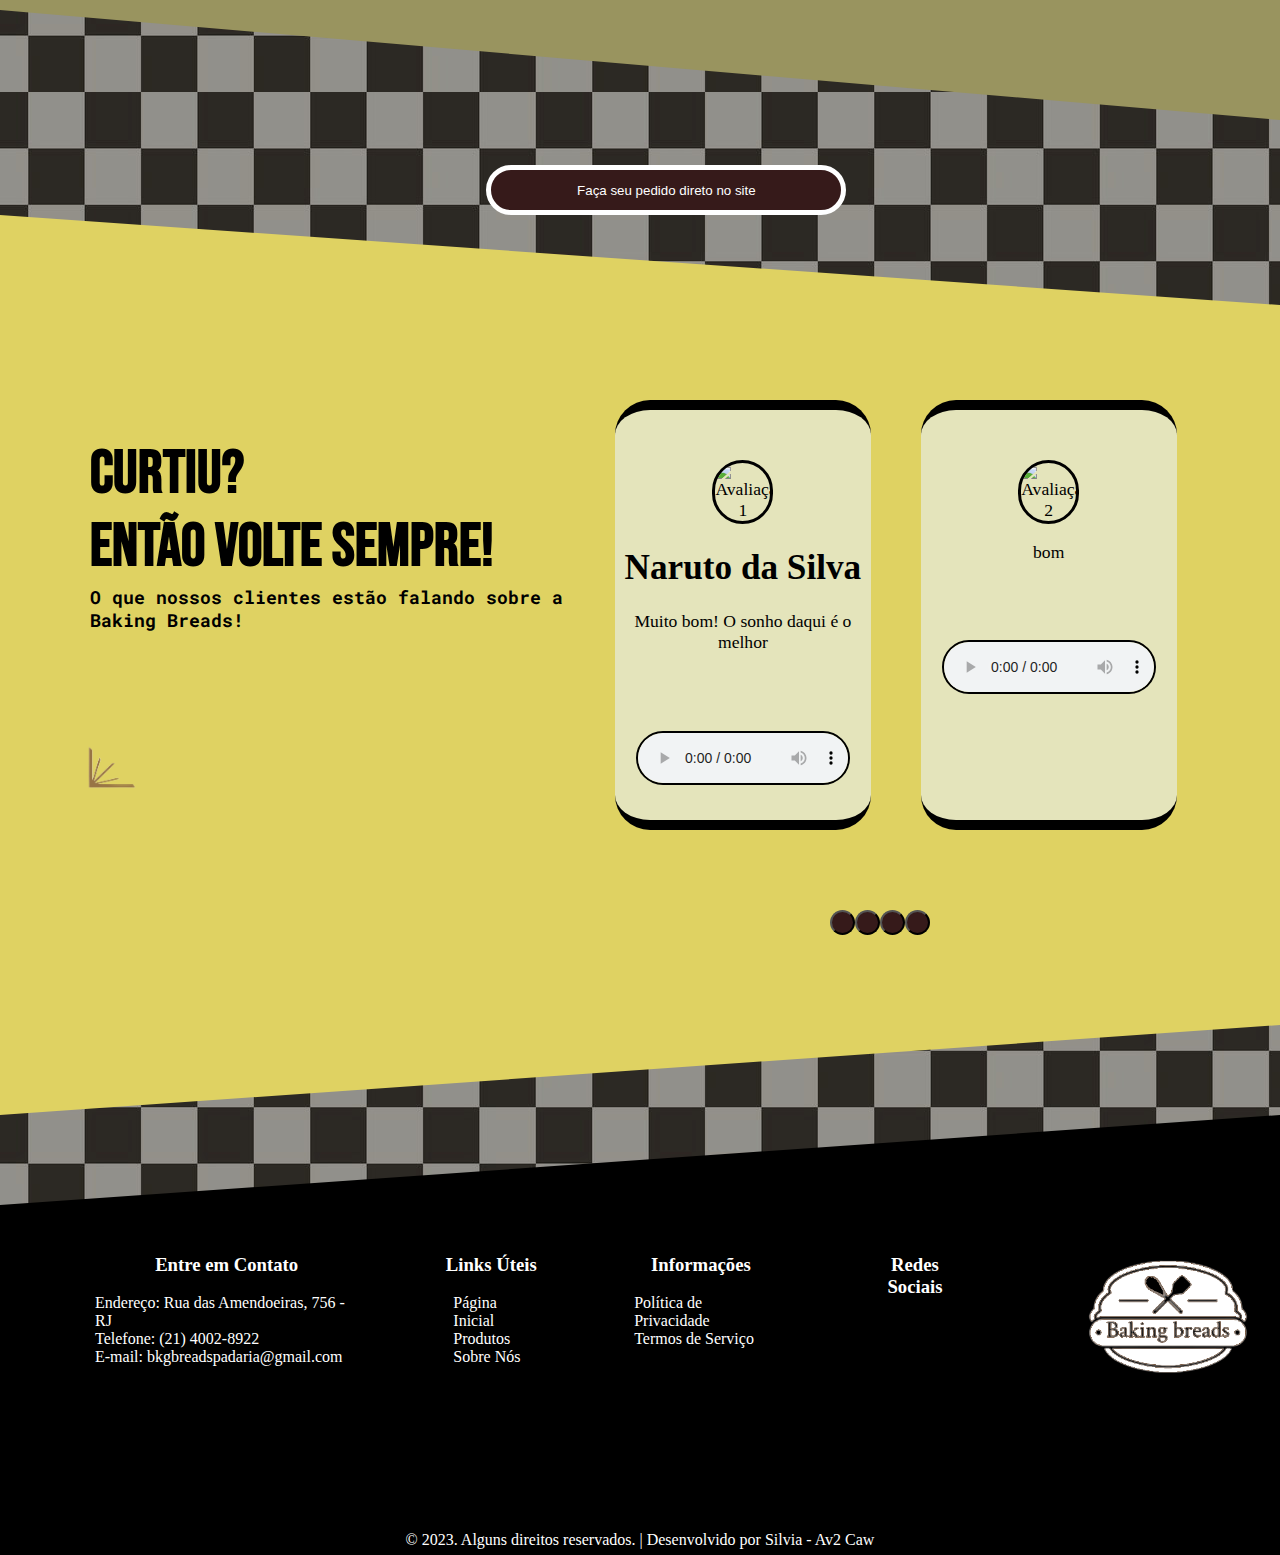
==== commit dbfe36a3: "atualizacao" ====
--- a/index.html
+++ b/index.html
@@ -6,6 +6,7 @@
     <link rel="preconnect" href="https://fonts.googleapis.com">
     <link rel="preconnect" href="https://fonts.gstatic.com" crossorigin>
     <link href="https://fonts.googleapis.com/css2?family=Bebas+Neue&family=Rajdhani&family=Roboto+Mono:wght@100&display=swap" rel="stylesheet">
+    <link rel="stylesheet" href="https://use.fontawesome.com/releases/v5.12.1/css/all.css" crossorigin="anonymous">
     <link rel="stylesheet" href="style.css">
     <script src="script.js"></script>
     <title>Baking Breads</title>
@@ -74,7 +75,7 @@
                 </section>
                 <section class="avaliacao">
                     <img src="./img/foto2.jpg" alt="Avaliação 2">
-                    <p>Avaliação 2</p>
+                    <p>bom</p>
                     <audio controls>
                         <source src="./audio/audio2.mp3" type="audio/mp3">
                         Seu navegador não suporta o elemento de áudio.
@@ -116,6 +117,22 @@
                         Seu navegador não suporta o elemento de áudio.
                     </audio>
             </section>
+            <section class="avaliacao">
+                <img src="./img/foto2.jpg" alt="Avaliação 2">
+                <p>Avaliação 2</p>
+                <audio controls>
+                    <source src="./audio/audio2.mp3" type="audio/mp3">
+                    Seu navegador não suporta o elemento de áudio.
+                </audio>
+        </section>
+        <section class="avaliacao">
+            <img src="./img/foto2.jpg" alt="Avaliação 2">
+            <p>Avaliação 2</p>
+            <audio controls>
+                <source src="./audio/audio2.mp3" type="audio/mp3">
+                Seu navegador não suporta o elemento de áudio.
+            </audio>
+    </section>
             </section>
             <section id="botoes">
                 <button onclick="mostrarPagina(1)"></button>
@@ -156,8 +173,8 @@
                 <section class="footer-redessociais espacamento">
                     <h3>Redes Sociais</h3>
                     <ul>
-                        <li><a href="#" class="facebook"></a></li>
-                        <li><a href="#" class="instagram"></a></li>
+                        <li><a href="#" class="facebook"></a><i class="fa-brands fa-facebook" style="color: #ffffff;"></i></li>
+                        <li><a href="#" class="instagram"></a><i class="fa-brands fa-twitter" style="color: #b8b8b8;"></i></li>
                     </ul>
                 </section>
                 <section class="espacamento">
--- a/style.css
+++ b/style.css
@@ -232,8 +232,8 @@
     display: flex;
     gap: 20px;
     justify-content: space-evenly;
+    margin-right: 13%;
     margin-top: 25%;
-    margin-right: 13%;
 
 }
 .avaliacao {
@@ -248,6 +248,10 @@
     margin:15px;
     font-size: 1.1em;
     
+    
+}
+.avaliacao.hidden {
+    display: none;
 }
 .avaliacao img {
     max-width: 55px;
@@ -308,13 +312,16 @@
 .espacamento{
     margin-left: 85px;
 }
+.footer i{
+    font-size: 45px;
+}
 .copyright{
     text-align: center;
     margin-top: 95px;
 }
 .produto-header{
     margin-top:60px ;
-    height: 490px;
+    height: 400px;
     width: 100%;
     margin-bottom: -60px;
 }
@@ -336,32 +343,90 @@
 }
 
 .barra-lateral {
-    width: 660px;
+    width: 550px;
     height: 440px;
     background-color: rgb(226, 141, 43);
-    margin-left: 45px;
+    margin-left: 30px;
     margin-top: 35px;
     transition: transform 0.5s ease;
+    border: 2px solid black;
+    border-radius: 15px;
+    justify-content: center;
+    
+}
+.barra-lateral input{
+    margin-top: 45px;
+    width: 75%;
+    margin-left: 10%;
+    border: 2px solid black;
+    border-radius: 5px;
+    
 }
 .gallery {
     display: flex;
     flex-wrap: wrap;
+    margin-left: 20px;
+    
 }
 
 .gallery-item {
-    width: 20%;
+    width: 200px;
     box-sizing: border-box;
-    margin: 10px;
-    text-align: center;
+    margin-top: 5px;
+    margin: 8px;
+    text-align: center;
+    border: 4px solid black;
+    border-radius: 30px;
+    padding: 15px;
+    height: 380px;
 }
 
 .gallery img {
-    width: 100%;
-    height: auto;
-    object-fit: cover;
+    width: 150px;
+    height: 160px;
     margin-bottom: 10px;
-}
+    border: 3px solid black;
+    border-radius: 25px;
+}
+.gallery.hidden {
+    display: none;
+  }
 
 .buy-button {
-    margin-left: -10px; 
-}
+    margin-left: 5px; 
+    background-color: rgb(188, 164, 211);
+    width: 75px;
+    height: 45px;
+    border: 2px solid black;
+    border-radius: 15px;
+}
+.pagination ul{
+    list-style-type: none;
+    display: flex;
+    margin-left: -105px;
+    justify-content: center;
+}
+.pagination li{
+    border: 2px solid rgb(88, 87, 87);
+    margin-left: 10px;
+    width: 15px;
+    padding: 5px;
+    text-align: center;
+}
+.alinhamento{
+    display: flex;
+    align-items:center;
+    height: 170px;
+    background-color: rgb(109, 93, 50);
+    margin-bottom: 45px;
+}
+.produto-confeitaria{
+    width: 100%;
+    height: 900px;
+    background-color: rgb(160, 125, 31);
+    clip-path: polygon(0 0, 100% 0, 100% 80%, 0 100%);
+}
+.produto-confeitaria img{
+    height: 45px;
+    width: 95px;
+}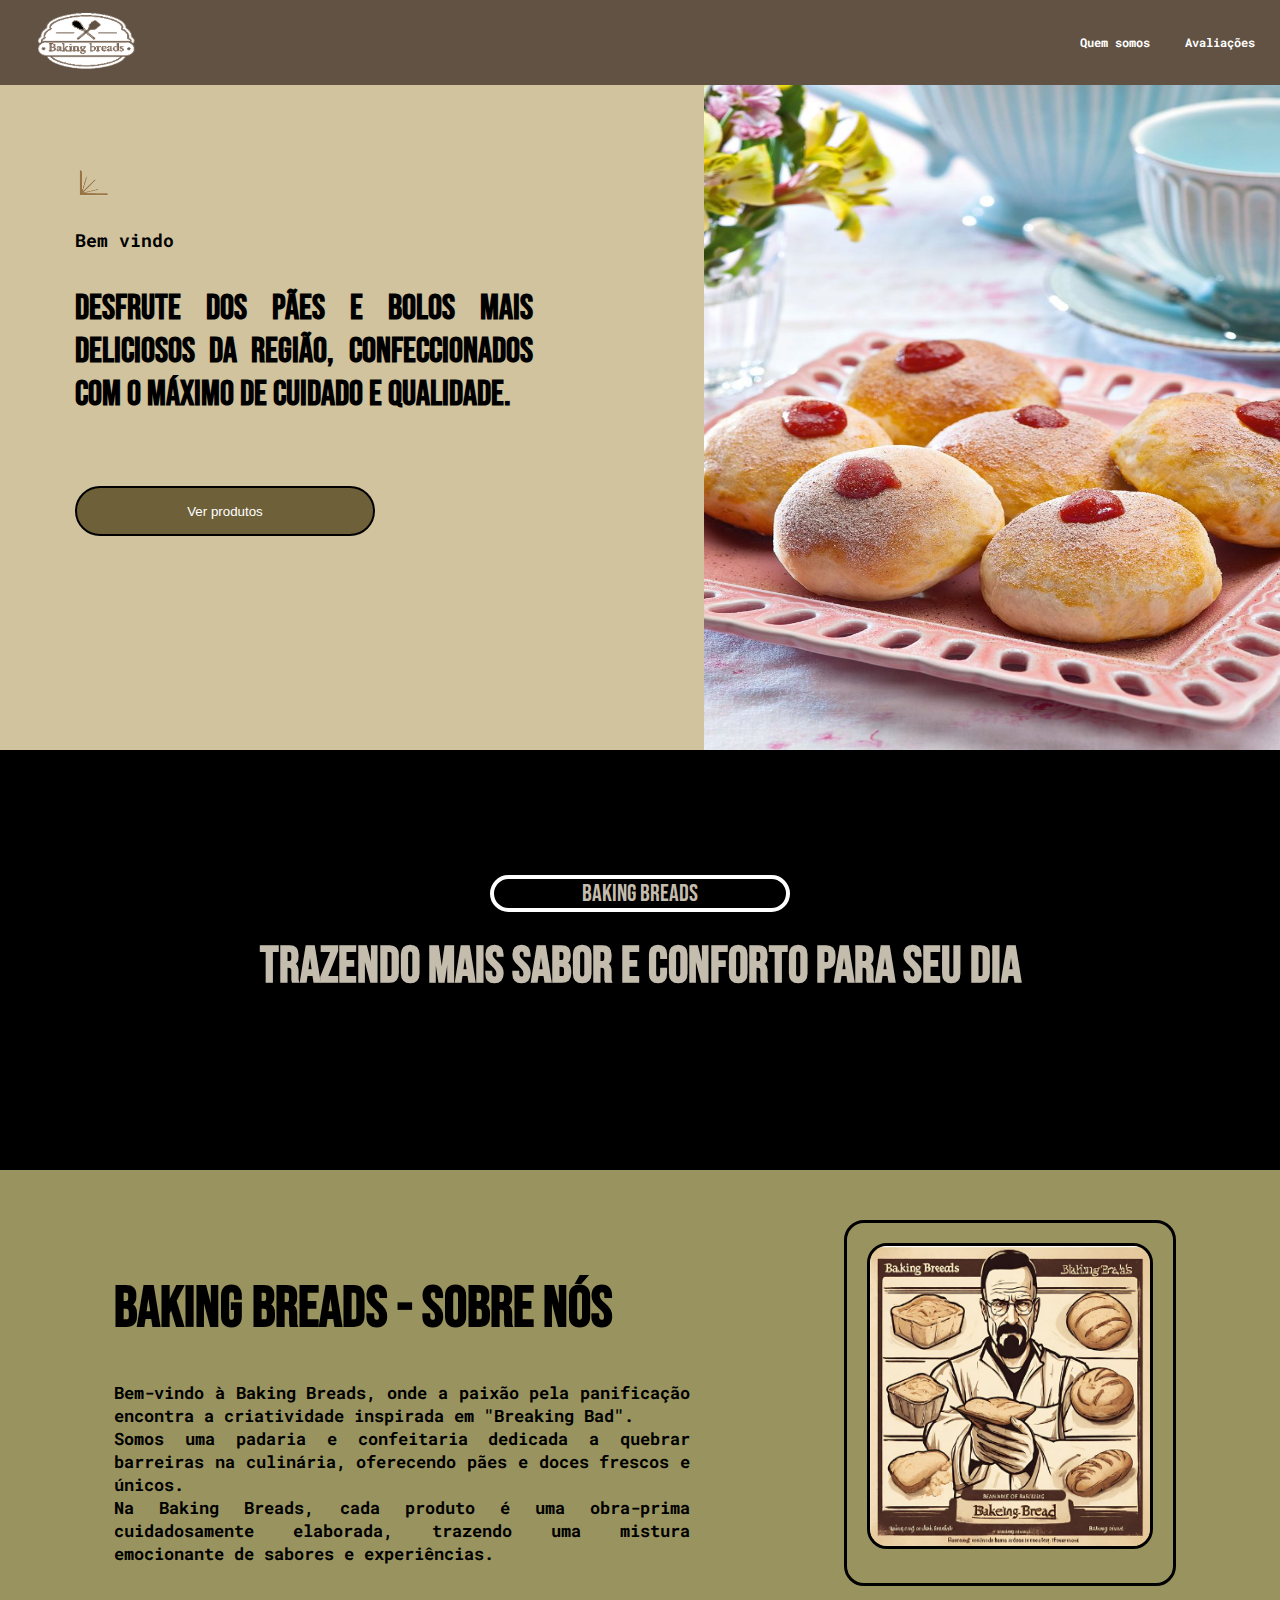
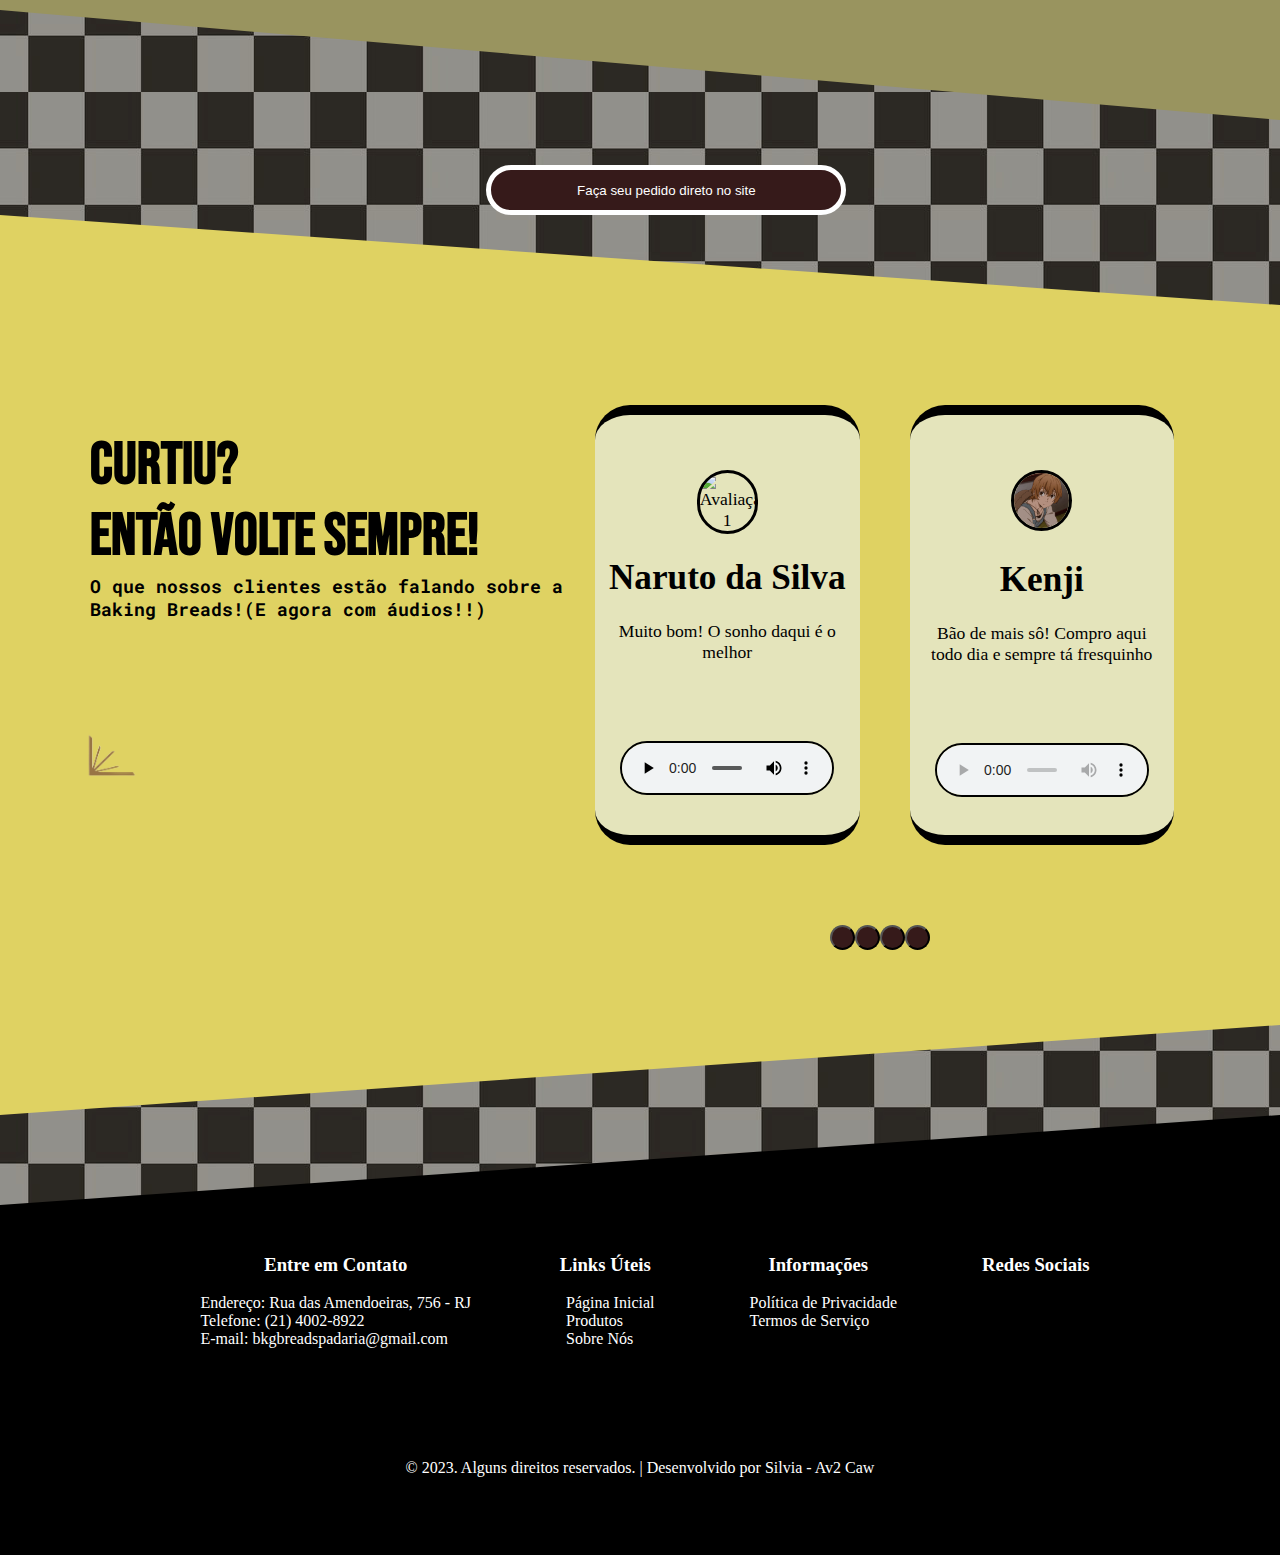
==== commit fd1e2c9e: "atualizacao" ====
--- a/index.html
+++ b/index.html
@@ -3,10 +3,13 @@
 <head>
     <meta charset="UTF-8">
     <meta name="viewport" content="width=device-width, initial-scale=1.0">
+
+    <!--exportando as fontes do google fonts-->
     <link rel="preconnect" href="https://fonts.googleapis.com">
     <link rel="preconnect" href="https://fonts.gstatic.com" crossorigin>
-    <link href="https://fonts.googleapis.com/css2?family=Bebas+Neue&family=Rajdhani&family=Roboto+Mono:wght@100&display=swap" rel="stylesheet">
+    <link href="https://fonts.googleapis.com/css2?family=Bebas+Neue&family=Bungee&family=DM+Serif+Text:ital@0;1&family=Gelasio:ital,wght@0,400;0,500;0,700;1,400;1,500;1,600;1,700&family=Luckiest+Guy&family=Nanum+Myeongjo&family=Pathway+Gothic+One&family=Rajdhani&family=Roboto+Mono:wght@100&family=Staatliches&display=swap" rel="stylesheet">
     <link rel="stylesheet" href="https://use.fontawesome.com/releases/v5.12.1/css/all.css" crossorigin="anonymous">
+
     <link rel="stylesheet" href="style.css">
     <script src="script.js"></script>
     <title>Baking Breads</title>
@@ -14,7 +17,7 @@
 <body class="index">
     <header>
         <nav>
-            <img src="./img/logoo.png" alt="logo">
+            <a href="index.html"><img src="./img/logoo.png" alt="logo"></a>
             <ul>
                 <li><a href="#quem-somos">Quem somos</a></li>
                 <li><a href="#section-avalia">Avaliações</a></li>
@@ -59,7 +62,7 @@
         <h3>
             Curtiu?<br>Então volte sempre! <br>
         </h3>
-        <p>O que nossos clientes estão falando sobre a Baking Breads!</p>
+        <p>O que nossos clientes estão falando sobre a Baking Breads!(E agora com áudios!!)</p>
         <img src="./img/pagina1/Divisoria.png" alt="divisoria" id="divi">
         </section>
         <section id="review">
@@ -69,13 +72,14 @@
                     <h1>Naruto da Silva</h1>
                     <p>Muito bom! O sonho daqui é o melhor</p>
                     <audio controls>
-                        <source src="./audio/audio1.mp3" type="audio/mp3">
+                        <source src="./audio/avaliaçao1.mp3" type="audio/mp3">
                         Seu navegador não suporta o elemento de áudio.
                     </audio>
                 </section>
                 <section class="avaliacao">
-                    <img src="./img/foto2.jpg" alt="Avaliação 2">
-                    <p>bom</p>
+                    <img src="./img/pagina1/avaliacoes/kenji-avaliacao.jpg" alt="Avaliação 2">
+                    <h1>Kenji</h1>
+                    <p>Bão de mais sô! Compro aqui todo dia e sempre tá fresquinho</p>
                     <audio controls>
                         <source src="./audio/audio2.mp3" type="audio/mp3">
                         Seu navegador não suporta o elemento de áudio.
@@ -83,8 +87,9 @@
                 </section>
     
                 <section class="avaliacao">
-                    <img src="./img/foto2.jpg" alt="Avaliação 2">
-                    <p>Avaliação 2</p>
+                    <img src="./img/pagina1/avaliacoes/neuvillete-avaliacao.jpg" alt="Avaliação 3">
+                    <h1>Neuvillete</h1>
+                    <p>According to the judgement of Oratrice, Mechanique, D'analyse, Cardinale é o melhor pão que já comi</p>
                     <audio controls>
                         <source src="./audio/audio2.mp3" type="audio/mp3">
                         Seu navegador não suporta o elemento de áudio.
@@ -92,7 +97,8 @@
                 </section>
     
                 <section class="avaliacao">
-                    <img src="./img/foto2.jpg" alt="Avaliação 2">
+                    <img src="./img/pagina1/avaliacoes/wriothesley-avaliacao.jpg" alt="Avaliação 4">
+                    <h1>Wriothesley</h1>
                     <p>Avaliação 2</p>
                     <audio controls>
                         <source src="./audio/audio2.mp3" type="audio/mp3">
@@ -178,10 +184,10 @@
                     </ul>
                 </section>
                 <section class="espacamento">
-                    <img src="./img/logoo.png" alt="logo-rodape">
+                    
                 </section>
             </section>
-
+    
         
             <section class="copyright">
                 <p>&copy; 2023. Alguns direitos reservados. | Desenvolvido por Silvia - Av2 Caw</p>
--- a/style.css
+++ b/style.css
@@ -6,6 +6,10 @@
 body.produtos{
     margin: 0;
 }
+body.carrinho{
+    margin: 0;
+    background-image: url(./img/pagina3/fundo.jpg);
+}
 a:visited {
     color: inherit; 
 
@@ -20,12 +24,16 @@
     width: 100%;
     height: 85px;
     justify-content: space-between;
-    background-color: rgb(66, 56, 45);
+    background-color: rgb(97, 82, 67);
     color: white;
     font-size: small;
     position: fixed;
     top: 0;
     z-index: 1;
+}
+.page-carrinho{
+    height: 80px;
+    position: static;
 }
 
 nav ul {
@@ -208,7 +216,7 @@
     font-size:large;
     margin-top: 37%;
     font-family: 'Bebas Neue', sans-serif;
-    font-size: 3.8em;
+    font-size: 3.7em;
     margin-bottom: 3px;
 }
 
@@ -243,7 +251,7 @@
     border-bottom: 10px solid black;
     border-radius: 35px;
     background-color: rgb(228, 228, 187);
-    padding: 5px;
+    padding: 10px;
     height: 400px;
     margin:15px;
     font-size: 1.1em;
@@ -292,6 +300,7 @@
     position: relative;
     clip-path: polygon(0 90px, 100% 0, 100% 100%, 0 100%);
     padding-top: 120px;
+    margin-bottom: 0;
     margin: 0;
 }
 .footer{
@@ -300,10 +309,6 @@
 }
 footer h3{
     text-align: center;
-}
-footer img{
-    height: 170px;
-
 }
 footer ul{
     list-style-type: none;
@@ -312,7 +317,7 @@
 .espacamento{
     margin-left: 85px;
 }
-.footer i{
+.footer.rodape i{
     font-size: 45px;
 }
 .copyright{
@@ -325,16 +330,12 @@
     width: 100%;
     margin-bottom: -60px;
 }
-.paos h1{
-    position: relative;
-    top: -250px;
-    margin-left: 35%;
-    color: white;
-}
+
 .produto {
     position: relative;
     margin-left: 115px;
     margin-top: 50px;
+    height: auto;
 }
 
 .corpo {
@@ -343,50 +344,61 @@
 }
 
 .barra-lateral {
-    width: 550px;
-    height: 440px;
-    background-color: rgb(226, 141, 43);
-    margin-left: 30px;
-    margin-top: 35px;
+    width: 560px;
+    height: 380px;
+    background-color:  rgb(196, 173, 112);
+    margin-left: 120px;
+    margin-right: -70px ;
+    margin-top: 95px;
     transition: transform 0.5s ease;
     border: 2px solid black;
     border-radius: 15px;
-    justify-content: center;
-    
-}
-.barra-lateral input{
-    margin-top: 45px;
+    
+}
+.barra-lateral h1{
+    margin-left: 15px;
+    width: 85%;
+    text-align: center;
+    border: 1px solid black;
+}
+.barra-lateral h3{
+    margin-left: 15px;
     width: 75%;
-    margin-left: 10%;
-    border: 2px solid black;
-    border-radius: 5px;
-    
+    border-bottom: 2px solid black;
+}
+
+.barra-lateral li{
+    position: relative;
+    right: 25px;
+    margin-right:15px ;
+    list-style-type: none;;
+    padding-bottom: 15px;
+    margin-bottom: 15px;
+    border-bottom:1px solid black ;
 }
 .gallery {
     display: flex;
     flex-wrap: wrap;
-    margin-left: 20px;
+    margin-left: 25px;
+    margin-top: 35px;
     
 }
 
 .gallery-item {
-    width: 200px;
+    width: 230px;
     box-sizing: border-box;
     margin-top: 5px;
     margin: 8px;
     text-align: center;
-    border: 4px solid black;
-    border-radius: 30px;
-    padding: 15px;
+    border: 1px solid gray;
+    border-radius: 5px;
     height: 380px;
 }
 
 .gallery img {
-    width: 150px;
+    width: 100%;
     height: 160px;
     margin-bottom: 10px;
-    border: 3px solid black;
-    border-radius: 25px;
 }
 .gallery.hidden {
     display: none;
@@ -423,10 +435,210 @@
 .produto-confeitaria{
     width: 100%;
     height: 900px;
-    background-color: rgb(160, 125, 31);
+    background-color: rgb(255, 255, 255);
     clip-path: polygon(0 0, 100% 0, 100% 80%, 0 100%);
 }
 .produto-confeitaria img{
+    height: 140px;
+    width: 140px;
+    margin: 25px;
+}
+
+.centralizaaa{
+    width: 100%;
+    display: flex;
+    justify-content: center;
+    
+}
+.section-container{
+    background-color: rgb(235, 233, 229);
+    height: auto;
+    width: 77em;
+    margin-top: 50px;
+    margin-bottom: 85px;
+    padding-top: 45px;
+    border-radius: 20px;
+    border-top: 15px solid black;
+    border-bottom: 15px solid black;
+    padding-bottom: 35px;
+}
+.linhaCima{
+    display: flex;
+    justify-content: space-between;
+}
+.linhaCima button{
+    background-color: black;
+    color: white;
+    border: 2px solid black;
+    border-radius: 10px;
+    margin-right: 60px;
+    margin-top: 25px;
+    cursor: pointer;
+}
+.descricao-coluna{
+    display: flex;
+    justify-content: space-around;
+    margin: 45px;
+    margin-top: 0;
+    border-bottom: 2px solid black;
+}
+.personalizacao-texto{
+    border: 2px solid  rgb(170, 169, 169);
+    width: 12em;
+    border-radius: 25px;
+    text-align: center;
+}
+#personalizacao-texto{
+    border: 2px solid  rgb(170, 169, 169);
+    width: 15em;
+    border-radius: 25px;
+    text-align: center;
+}
+.precos{
+    display: flex;
+    justify-content: space-between;
+    margin-top: 150px;
+    margin-left: 50px;
+    min-height: 170px;
+    height: auto;
+    width: 92%;
+    background-color: rgb(235, 227, 227);
+    border: 2px solid black;
+    border-radius: 35px;
+    padding-bottom: 10px;
+    box-sizing: border-box;
+
+}
+
+.pagamento .total{
+    margin-bottom: 15px;
+}
+.pagamento button{
+    background-color: rgb(223, 44, 44);
+    color: white;
+    border: 2px solid rgb(219, 91, 91);
+    border-radius: 25px;
     height: 45px;
-    width: 95px;
-}+    width: 135px;
+    margin-right: 60px;
+    cursor: pointer;
+
+}
+.pagamento button:hover{
+    background-color: blueviolet;
+    border: 2px solid blueviolet;
+}
+.pagamento-metodo{
+    margin-left: 35px;
+}
+.pagamento-metodo p{
+    font-family: 'Bebas Neue', sans-serif;
+    font-weight: bold;
+}
+label{
+    display: block;
+}
+.iconePagamento{
+    height: 17px;
+    width: 17px;
+}
+.section-container h3{
+    font-family: 'Bebas Neue', sans-serif;
+    font-weight: bolder;
+    font-size: 33px;
+    margin-left: 45px;
+    margin-top: 5px;
+}
+.itens{
+    margin-top: 2em;;
+    margin-left: 45px;
+    min-height: 45px;
+    height: auto;
+    width: 90%;
+    background-color: transparent;
+    padding: 10px;
+    border: 1px solid #a8a6a6;
+    border-radius: 5px;
+}
+
+
+.itens #adicionar{
+    margin-left: 36em;
+    border-radius: 35px;
+    background-color: black;
+    color: white;
+    cursor: pointer;
+}
+.itens-compra{
+    display: flex;
+    margin-top: 25px;
+    margin-bottom: 10px;
+    
+}
+.nome-item{
+    display: flex;
+}
+
+.nome-produto-texto{
+    margin-left: 2px;
+    margin-top: 25px;
+    font-size: 1.2em;
+    width: 120px;
+
+}
+.nome-item img{
+    height: 75px;
+    width: 75px;
+    margin-right: 25px;
+    margin-left: 45px;
+    border: 1px solid black;
+    border-radius: 10px;
+
+
+ }
+.quantidade-input{
+    position: relative;
+    left: 7px;
+    width: 20px;
+    height: 25px;
+    background-color: transparent;
+    text-align: center;
+    
+}
+#quantidadeInput{
+    width: 65px;
+    border-radius: 25px;
+    border: 2px solid black;
+    margin-left: 135px;
+    background-color: transparent;
+}
+select{
+    margin-left: 25px;
+    background-color: transparent;
+    height: 30px;
+    border: 2px solid black;
+    border-radius: 15px;
+}
+.quantidade-container{
+    display: flex;
+    margin-left: 120px;
+    margin-top: 5px;
+}
+.valor-unitario{
+    position: relative;
+    left: 190px;
+}
+.remover{
+    position: relative;
+    left: 32em;
+    background-color: rgb(219, 91, 91);
+    margin-top: 10px;
+    color: white;
+    height: 25px;
+    cursor: pointer;
+    border: 1px solid black;
+    border-radius: 5px;
+}
+.remover:hover{
+    background-color: blueviolet;
+}
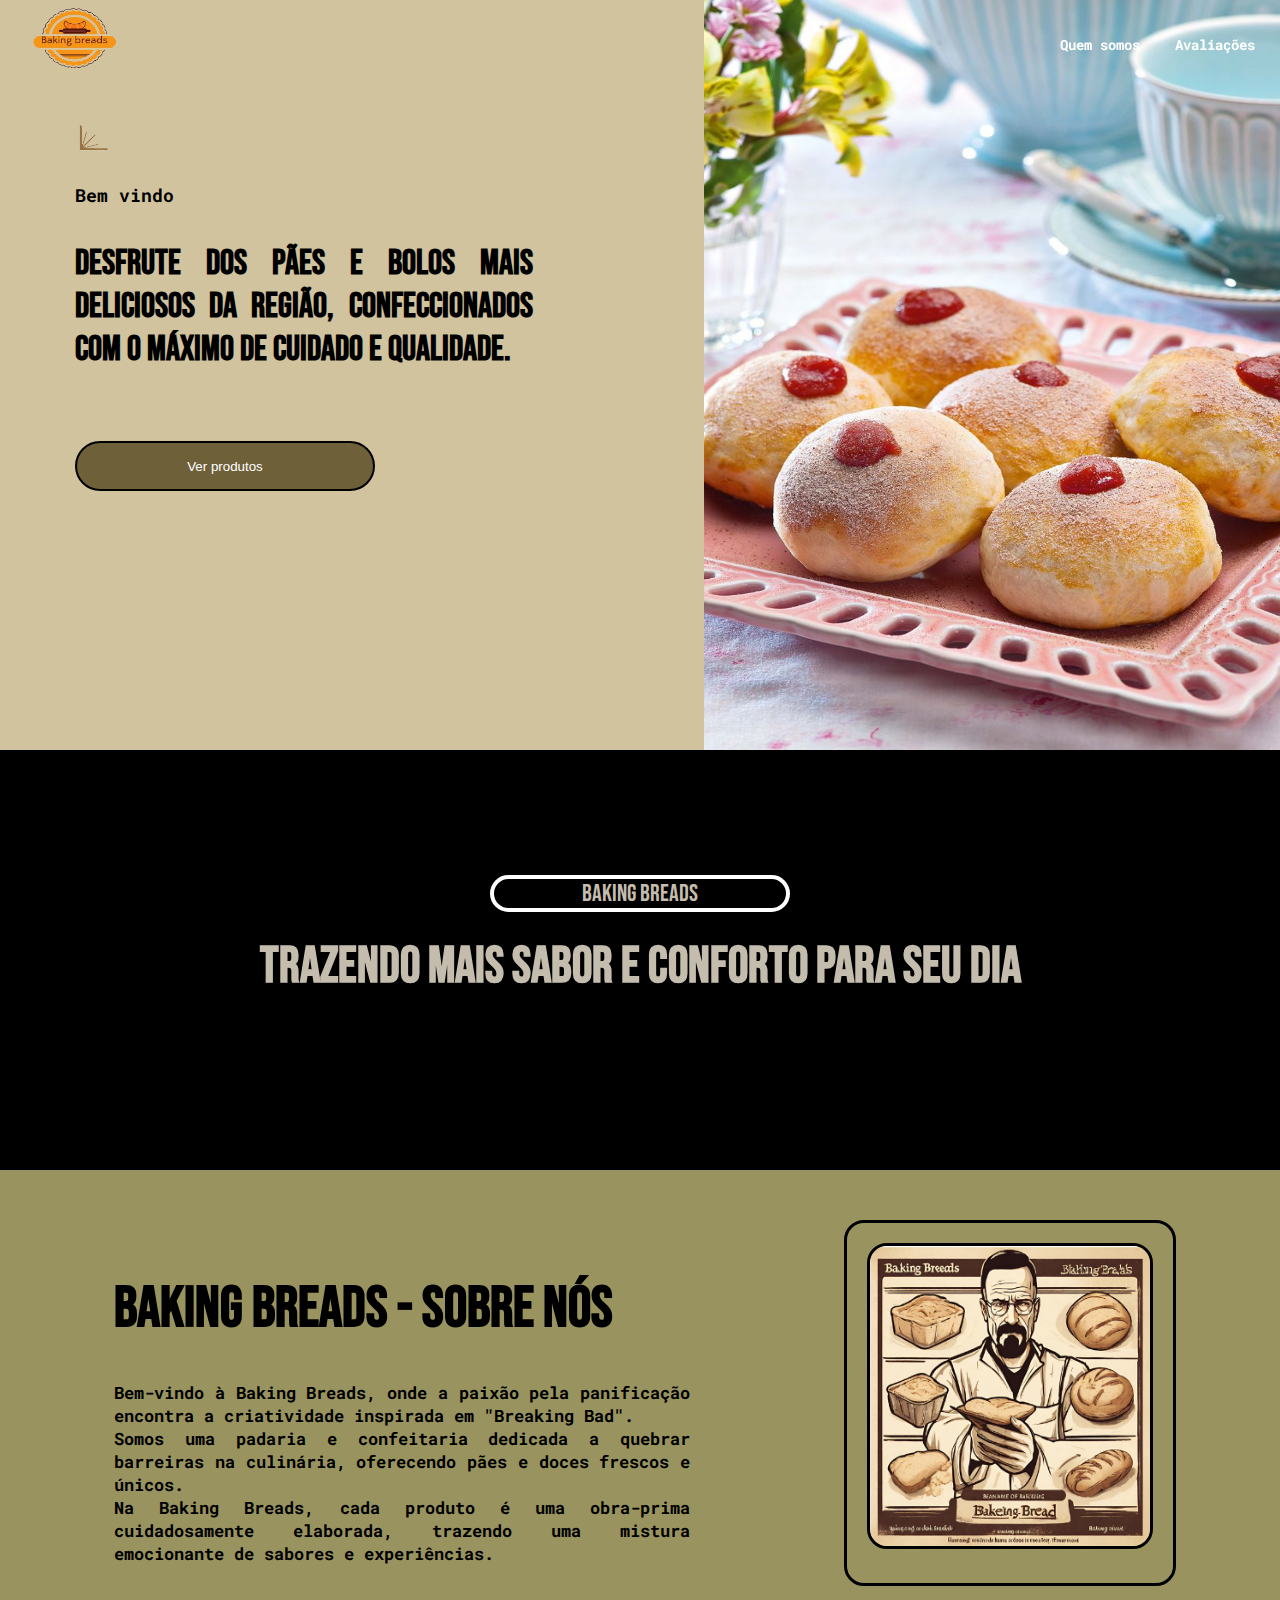
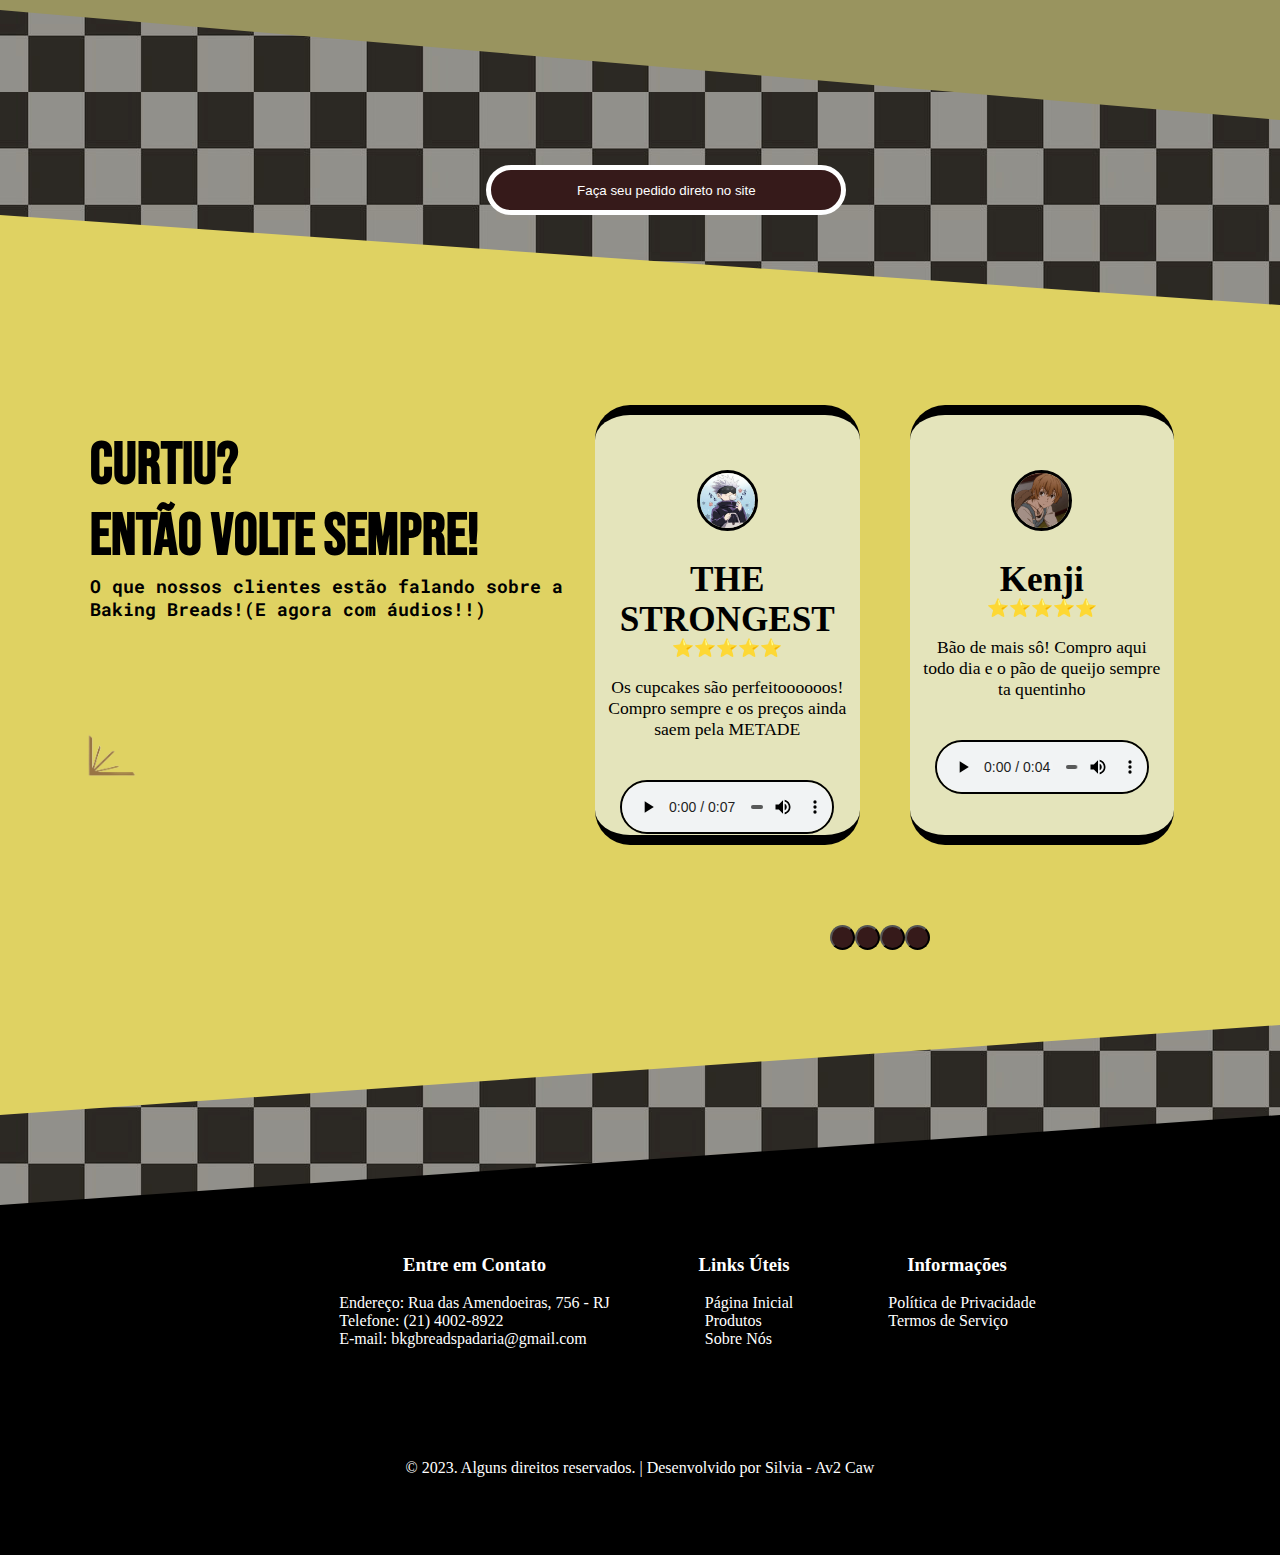
==== commit 9f6f9cd0: "final" ====
--- a/index.html
+++ b/index.html
@@ -68,20 +68,22 @@
         <section id="review">
             <section class="avaliacoes" id="avaliacoes">
                 <section class="avaliacao">
-                    <img src="https://conteudo.imguol.com.br/c/entretenimento/16/2017/06/27/naruto-1498593686428_v2_1x1.png" alt="Avaliação 1">
-                    <h1>Naruto da Silva</h1>
-                    <p>Muito bom! O sonho daqui é o melhor</p>
+                    <img src="./img/pagina1/avaliacoes/to-ruu avaliacao.jpg" alt="Avaliação 2">
+                    <h1>THE STRONGEST</h1>
+                    <p class="estrela">⭐⭐⭐⭐⭐</p>
+                    <p>Os cupcakes são perfeitoooooos! Compro sempre e os preços ainda saem pela METADE</p>
                     <audio controls>
-                        <source src="./audio/avaliaçao1.mp3" type="audio/mp3">
+                        <source src="./audio/THE STRONGEST-avaliacao.mp3" type="audio/mp3">
                         Seu navegador não suporta o elemento de áudio.
                     </audio>
                 </section>
                 <section class="avaliacao">
                     <img src="./img/pagina1/avaliacoes/kenji-avaliacao.jpg" alt="Avaliação 2">
                     <h1>Kenji</h1>
-                    <p>Bão de mais sô! Compro aqui todo dia e sempre tá fresquinho</p>
+                    <p class="estrela">⭐⭐⭐⭐⭐</p>
+                    <p>Bão de mais sô! Compro aqui todo dia e o pão de queijo sempre ta quentinho</p>
                     <audio controls>
-                        <source src="./audio/audio2.mp3" type="audio/mp3">
+                        <source src="./audio/keji-avaliacao.mp3" type="audio/mp3">
                         Seu navegador não suporta o elemento de áudio.
                     </audio>
                 </section>
@@ -89,9 +91,10 @@
                 <section class="avaliacao">
                     <img src="./img/pagina1/avaliacoes/neuvillete-avaliacao.jpg" alt="Avaliação 3">
                     <h1>Neuvillete</h1>
+                    <p class="estrela">⭐⭐⭐⭐⭐</p>
                     <p>According to the judgement of Oratrice, Mechanique, D'analyse, Cardinale é o melhor pão que já comi</p>
                     <audio controls>
-                        <source src="./audio/audio2.mp3" type="audio/mp3">
+                        <source src="./audio/neuvillete-avaliacao.mp3" type="audio/mp3">
                         Seu navegador não suporta o elemento de áudio.
                     </audio>
                 </section>
@@ -99,43 +102,52 @@
                 <section class="avaliacao">
                     <img src="./img/pagina1/avaliacoes/wriothesley-avaliacao.jpg" alt="Avaliação 4">
                     <h1>Wriothesley</h1>
-                    <p>Avaliação 2</p>
+                    <p class="estrela">⭐⭐⭐⭐</p>
+                    <p>É bom demais. Galera aqui de Fontaine aprova e a Furina virou fã do bolo de chocolate com morango👍</p>
                     <audio controls>
-                        <source src="./audio/audio2.mp3" type="audio/mp3">
+                        <source src="./audio/wriot-avaliacao.mp3" type="audio/mp3">
                         Seu navegador não suporta o elemento de áudio.
                     </audio>
                 </section>
     
                 <section class="avaliacao">
-                    <img src="./img/foto2.jpg" alt="Avaliação 2">
-                    <p>Avaliação 2</p>
+                    <img src="./img/pagina1/avaliacoes/naruto-avalicao.jpg" alt="Avaliação 1">
+                    <h1>Naruto</h1>
+                    <p class="estrela">⭐⭐⭐⭐⭐</p>
+                    <p>Muito bom! O sonho daqui é o melhor</p>
                     <audio controls>
-                        <source src="./audio/audio2.mp3" type="audio/mp3">
+                        <source src="./audio/naruto-avaliacao.mp3" type="audio/mp3">
                         Seu navegador não suporta o elemento de áudio.
                     </audio>
                 </section>
     
                 <section class="avaliacao">
-                    <img src="./img/foto2.jpg" alt="Avaliação 2">
-                    <p>Avaliação 2</p>
+                    <img src="./img/pagina1/avaliacoes/luffy-avalicacao.jpg" alt="Avaliação 2">
+                    <h1>O piratinha que estica</h1>
+                    <p class="estrela">⭐⭐⭐⭐</p>
+                    <p>Aqui tem um ONE PIECE de gostosuras! o Zoro adora também!</p>
                     <audio controls>
-                        <source src="./audio/audio2.mp3" type="audio/mp3">
+                        <source src="./audio/luffy-avaliacao.mp3" type="audio/mp3">
                         Seu navegador não suporta o elemento de áudio.
                     </audio>
             </section>
             <section class="avaliacao">
-                <img src="./img/foto2.jpg" alt="Avaliação 2">
-                <p>Avaliação 2</p>
+                <img src="./img/pagina1/avaliacoes/nobara-avaliacao.jpg" alt="Avaliação 2">
+                <h1>Nobara</h1>
+                <p class="estrela">⭐⭐⭐⭐⭐</p>
+                <p> É um perigo para a dieta, mas quem liga? Os doces são irresistíveis, e a vontade de resistir dura, tipo, dois segundos</p>
                 <audio controls>
-                    <source src="./audio/audio2.mp3" type="audio/mp3">
+                    <source src="./audio/nobara-avaliacao.mp3" type="audio/mp3">
                     Seu navegador não suporta o elemento de áudio.
                 </audio>
         </section>
         <section class="avaliacao">
-            <img src="./img/foto2.jpg" alt="Avaliação 2">
-            <p>Avaliação 2</p>
+            <img src="./img/pagina1/avaliacoes/a menina das batatas-avaliacao.jpg" alt="Avaliação 2">
+            <h1>Sasha (a menina das batatas)</h1>
+            <p class="estrela">⭐⭐⭐⭐</p>
+            <p>Juro que a Baking Breads faz os melhores pães de queijo do país. Pena que nao tem nada com batatas :/ </p>
             <audio controls>
-                <source src="./audio/audio2.mp3" type="audio/mp3">
+                <source src="./audio/mina das batatas-avaliacao.mp3" type="audio/mp3">
                 Seu navegador não suporta o elemento de áudio.
             </audio>
     </section>
@@ -175,23 +187,12 @@
                         <li><a href="#">Termos de Serviço</a></li>
                     </ul>
                 </section>
-        
-                <section class="footer-redessociais espacamento">
-                    <h3>Redes Sociais</h3>
-                    <ul>
-                        <li><a href="#" class="facebook"></a><i class="fa-brands fa-facebook" style="color: #ffffff;"></i></li>
-                        <li><a href="#" class="instagram"></a><i class="fa-brands fa-twitter" style="color: #b8b8b8;"></i></li>
-                    </ul>
-                </section>
-                <section class="espacamento">
-                    
-                </section>
             </section>
     
-        
             <section class="copyright">
                 <p>&copy; 2023. Alguns direitos reservados. | Desenvolvido por Silvia - Av2 Caw</p>
             </section>
         </footer>
+        
 </body>
 </html>
--- a/style.css
+++ b/style.css
@@ -1,14 +1,15 @@
 body.index{
     margin:0;
     padding: 0;
-    background-image: url(./img/pagina1/Fundo.jpg)
+    background-image: url(./img/pagina1/Fundo.jpg);
 }
 body.produtos{
     margin: 0;
+    background-color: rgb(175, 175, 143);
 }
 body.carrinho{
     margin: 0;
-    background-image: url(./img/pagina3/fundo.jpg);
+    background-image: url(./img/pagina1/Fundo.jpg);
 }
 a:visited {
     color: inherit; 
@@ -24,9 +25,10 @@
     width: 100%;
     height: 85px;
     justify-content: space-between;
-    background-color: rgb(97, 82, 67);
-    color: white;
-    font-size: small;
+    background-color: transparent;
+    color: rgb(255, 254, 254);
+    font-size:medium;
+    font-weight:900;
     position: fixed;
     top: 0;
     z-index: 1;
@@ -34,6 +36,8 @@
 .page-carrinho{
     height: 80px;
     position: static;
+    background-color: transparent;
+    
 }
 
 nav ul {
@@ -60,10 +64,16 @@
 nav img{
     margin-top: 0;
     margin-left: 15px;
-    height: 85px;
-    width: 140px;
-}
-
+    height: 75px;
+    width: 120px;
+}
+.produtos nav{
+    position: static;
+    z-index: 1;
+    color: white;
+    font-family: 'Roboto Mono', sans-serif;
+    font-weight: bold;
+}
 #topo {
     display: flex;
     justify-content: space-between;
@@ -79,7 +89,6 @@
 
 #topo .top_article {
     width: 45%; 
-    margin-top: 85px;
 }
 #topo #lado-esq h1{
     margin: 75px;
@@ -121,7 +130,7 @@
 #topo #lado-esq img{
     height: 35px;
     width: 65px;
-    margin-top: 80px;
+    margin-top: 120px;
     margin-left: 65px;
 }
 .slogan {
@@ -255,9 +264,8 @@
     height: 400px;
     margin:15px;
     font-size: 1.1em;
-    
-    
-}
+}
+
 .avaliacao.hidden {
     display: none;
 }
@@ -274,7 +282,19 @@
     margin-top: 60px;
     border: 2px solid rgb(0, 0, 0);
     border-radius: 30px;
-    
+    position: relative;
+    bottom: 45px;
+}
+.avaliacao p{
+    position: relative;
+    bottom: 25px;
+    margin-bottom: 0;
+}
+
+.estrela{
+    position: relative;
+    bottom: 15px;
+    margin-bottom: 0;
 }
 
 .avalia #botoes {
@@ -317,23 +337,109 @@
 .espacamento{
     margin-left: 85px;
 }
-.footer.rodape i{
-    font-size: 45px;
-}
 .copyright{
     text-align: center;
     margin-top: 95px;
 }
 .produto-header{
-    margin-top:60px ;
-    height: 400px;
-    width: 100%;
-    margin-bottom: -60px;
-}
-
+    position: relative;
+    bottom: 85px;
+    height: 35em;
+    width: 100%;
+    margin: 0;
+    margin-right: -45px;
+    margin-bottom: -120px;
+    z-index: -1;
+}
+.alinhaembaixodafotodospaes{
+    width: 100%;
+    display: flex;
+    justify-content: center;
+}
+.embaixoDaFoto{
+    height: 85px;
+    background-color: rgb(122, 81, 26);
+    width: 50em;
+    position: relative;
+    z-index: 1;
+    bottom: 25px;
+    text-align: center;
+    border: 2px solid wheat;
+    border-radius: 25px;
+    font-family: 'Bebas Neue', sans-serif;
+    font-size: 0.9em;
+    color: rgb(255, 255, 255);
+}
+.destaque-produtos{
+    background-color:  rgb(139, 123, 77);
+    height: 540px;
+    width: 100%;
+    margin-bottom: -155px;
+    clip-path: polygon(0 0px, 100% 0, 100% 100%, 0 80%);
+    position: relative;
+    display: flex;
+    bottom: 70px;
+    justify-content: center;
+    padding-bottom: 150px;
+}
+.destaque-produtos h1{
+    margin: 0;
+    width: 25em;
+    font-family: 'Bebas Neue', sans-serif;
+    border: 2px solid black;
+    border-radius: 10px;
+    text-align: center;
+    position: relative;
+    top: 90px;
+    margin-left: 135px;
+}
+.alinhaembaixodafotodospaes p{
+   position: relative;
+   bottom: 10px;
+}
+.galeriadecimaAlinhar{
+    justify-content: center;
+}
+.galeria-item{
+    display: flex;
+    position: relative;
+    top: 150px;
+    left: 15px
+
+}
+.itens-topo{
+    height: 300px;
+    width: 190px;
+    border: 2px solid black;
+    border-radius: 25px;
+    display: flex;
+    flex-direction: column;
+    justify-content: center;
+    margin-right: 15px;
+    padding: 15px;
+}
+.itens-topo button{
+    margin: 44px;
+    margin-left: 57px;
+    position: relative;
+    bottom: 28px;
+    cursor: pointer;
+}
+.galeria-item img{
+    height: 160px;
+    width: 160px;
+    border: 2px solid black;
+    border-radius: 25px;
+    margin-left: 15px;
+    margin-top: 45px;
+}
+.galeria-item h2{
+    margin-top: 20px;
+    text-align: center;
+    font-size: 16px;
+}
 .produto {
-    position: relative;
-    margin-left: 115px;
+    margin-left: 95px;
     margin-top: 50px;
     height: auto;
 }
@@ -341,15 +447,16 @@
 .corpo {
     display: flex;
     justify-content: center;
+    margin-top: 45px;
 }
 
 .barra-lateral {
-    width: 560px;
+    min-width: 195px;
     height: 380px;
-    background-color:  rgb(196, 173, 112);
-    margin-left: 120px;
+    background-color:  rgb(194, 177, 129);
+    margin-left: 3em;
     margin-right: -70px ;
-    margin-top: 95px;
+    margin-top: 75px;
     transition: transform 0.5s ease;
     border: 2px solid black;
     border-radius: 15px;
@@ -360,6 +467,7 @@
     width: 85%;
     text-align: center;
     border: 1px solid black;
+    border-radius: 25px;
 }
 .barra-lateral h3{
     margin-left: 15px;
@@ -370,39 +478,92 @@
 .barra-lateral li{
     position: relative;
     right: 25px;
-    margin-right:15px ;
+    margin-right: 5px ;
     list-style-type: none;;
     padding-bottom: 15px;
-    margin-bottom: 15px;
+    margin-bottom: 25px;
+    margin-top: 40px;
     border-bottom:1px solid black ;
+    font-weight: bold;
+}
+.buscaResult{
+    margin-left: 95px;
+    font-weight: bolder;
+    border: 2px solid black;
+    border-radius: 10px;
+    text-align: center;
+    width: 70%;
 }
 .gallery {
     display: flex;
     flex-wrap: wrap;
     margin-left: 25px;
     margin-top: 35px;
-    
 }
 
 .gallery-item {
     width: 230px;
-    box-sizing: border-box;
     margin-top: 5px;
     margin: 8px;
     text-align: center;
-    border: 1px solid gray;
-    border-radius: 5px;
-    height: 380px;
-}
-
+    border: 2px solid rgb(0, 0, 0);
+    border-radius: 25px;
+    margin-bottom: 50px;
+    height: 370px;
+    font-size: 20px;
+}
+.gallery-item h2{
+    color: rgb(39, 88, 88);
+    font-size: 18px;
+    margin-top: 15px;
+}
+.gallery-item .card {
+    width: 100%;
+    height: 100%;
+    transform-style: preserve-3d;
+    transition: transform 0.5s;
+    border-radius: 25px;
+}
+
+.gallery-item:hover .card {
+    transform: rotateY(180deg);
+}
+
+
+.gallery-item .card .frente {
+    background-color: transparent;
+    justify-content: center;
+    border-radius: 25px;
+    width: 100%;
+    height: 100%;
+    position: absolute;
+    backface-visibility: hidden;
+    align-items: center;
+}
+
+.gallery-item .card .tras {
+    background-color:transparent;
+    transform: rotateY(180deg);
+    justify-content: center;
+    border-radius: 25px;
+    width: 100%;
+    height: 100%;
+    position: absolute;
+    backface-visibility: hidden;
+    align-items: center;
+}
+.tras p{
+    padding: 15px;
+    font-size: 18px;
+
+}
 .gallery img {
-    width: 100%;
-    height: 160px;
-    margin-bottom: 10px;
-}
-.gallery.hidden {
-    display: none;
-  }
+    width: 180px;
+    height: 200px;
+    margin-top: 15px;
+    border: 2px solid black;
+    border-radius: 40px;
+}
 
 .buy-button {
     margin-left: 5px; 
@@ -412,6 +573,14 @@
     border: 2px solid black;
     border-radius: 15px;
 }
+.buy-button:hover{
+    background-color: blueviolet;
+    color: white;
+}
+
+.gallery.hidden {
+    display: none;
+}
 .pagination ul{
     list-style-type: none;
     display: flex;
@@ -420,6 +589,7 @@
 }
 .pagination li{
     border: 2px solid rgb(88, 87, 87);
+    border-radius: 120px;
     margin-left: 10px;
     width: 15px;
     padding: 5px;
@@ -448,19 +618,27 @@
     width: 100%;
     display: flex;
     justify-content: center;
-    
+    height: auto;
+    background-color: rgb(139, 139, 110);
+    padding-bottom: 85px;
+    clip-path: polygon(0 0, 100% 0px, 100% 90%, 0 100%);
+    position: relative;
+    top: -130px;
+    margin-bottom: -160px;
+    z-index: -1;
 }
 .section-container{
-    background-color: rgb(235, 233, 229);
+    background-color: rgb(248, 244, 236);
     height: auto;
-    width: 77em;
-    margin-top: 50px;
+    width: 95%;
+    margin-top: 170px;
     margin-bottom: 85px;
     padding-top: 45px;
-    border-radius: 20px;
-    border-top: 15px solid black;
-    border-bottom: 15px solid black;
+    border-radius: 45px;
+    border-top: 17px solid black;
+    border-bottom: 17px solid black;
     padding-bottom: 35px;
+    
 }
 .linhaCima{
     display: flex;
